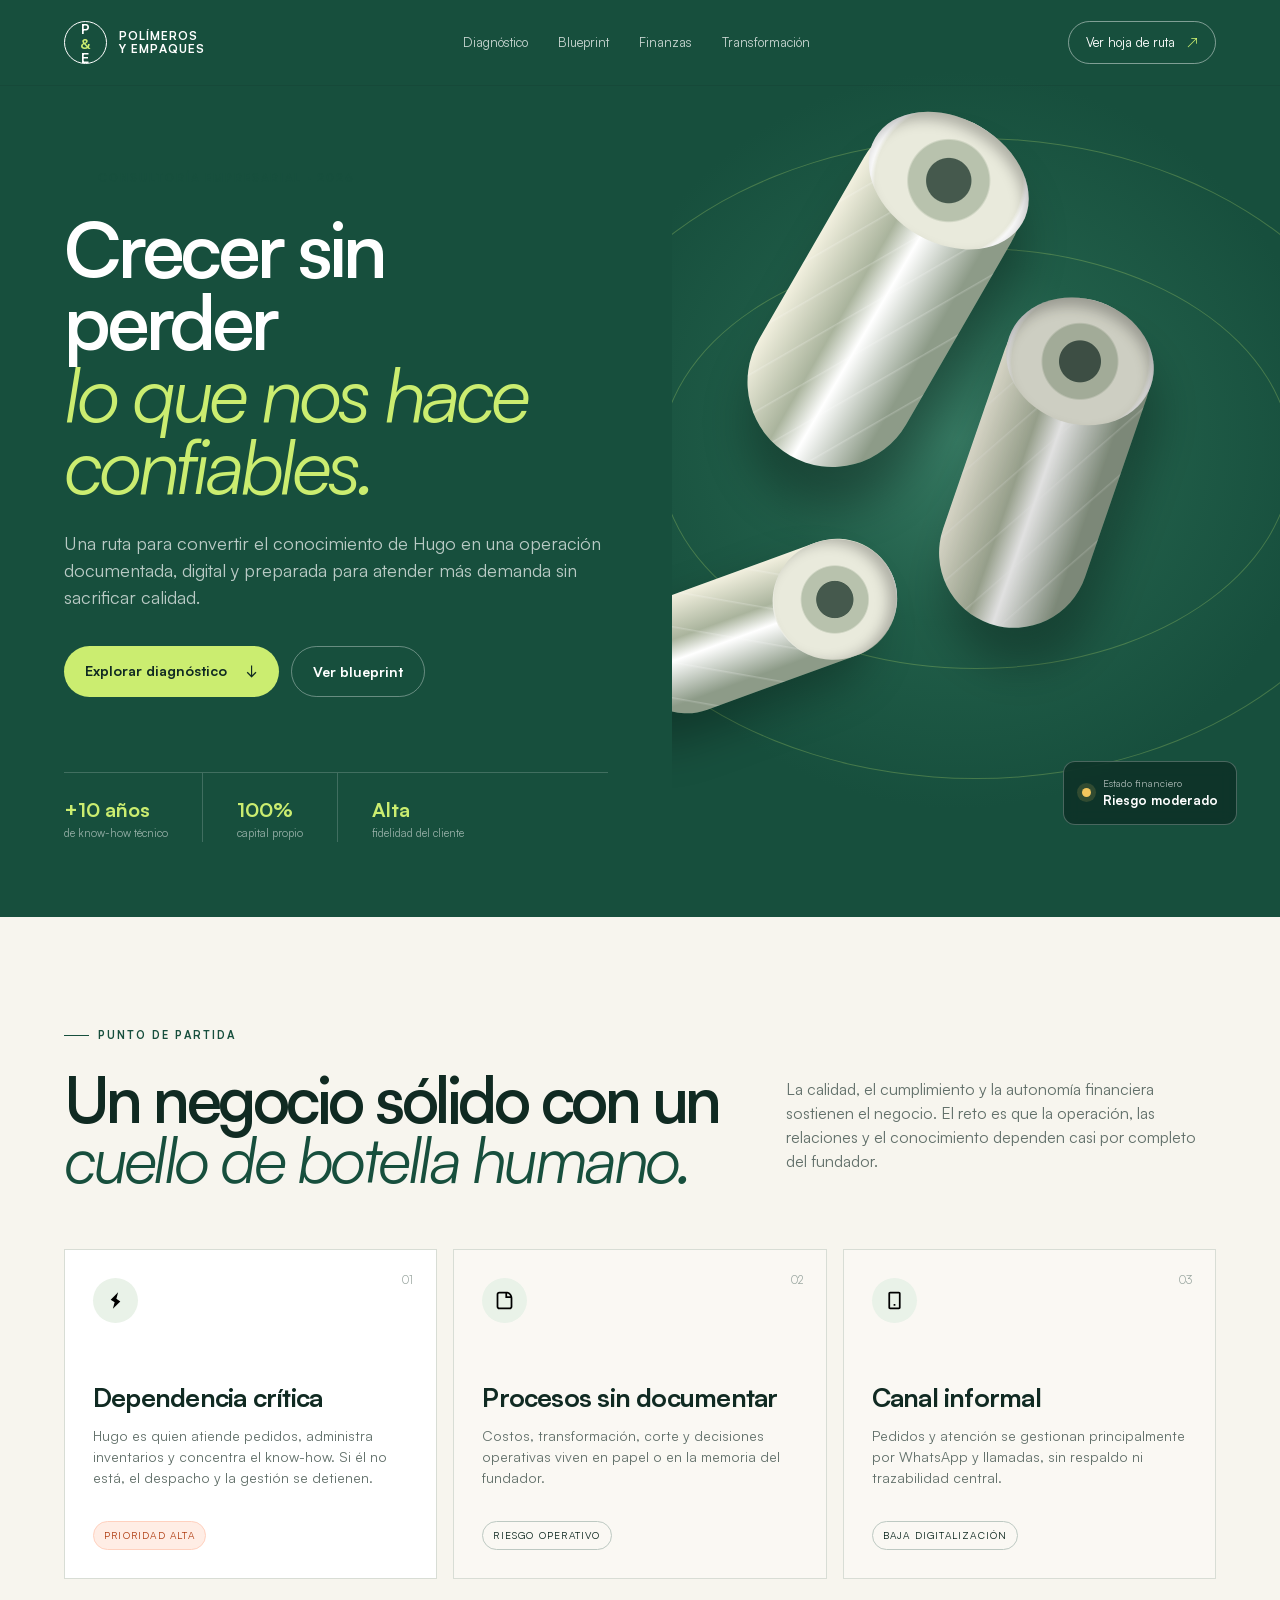
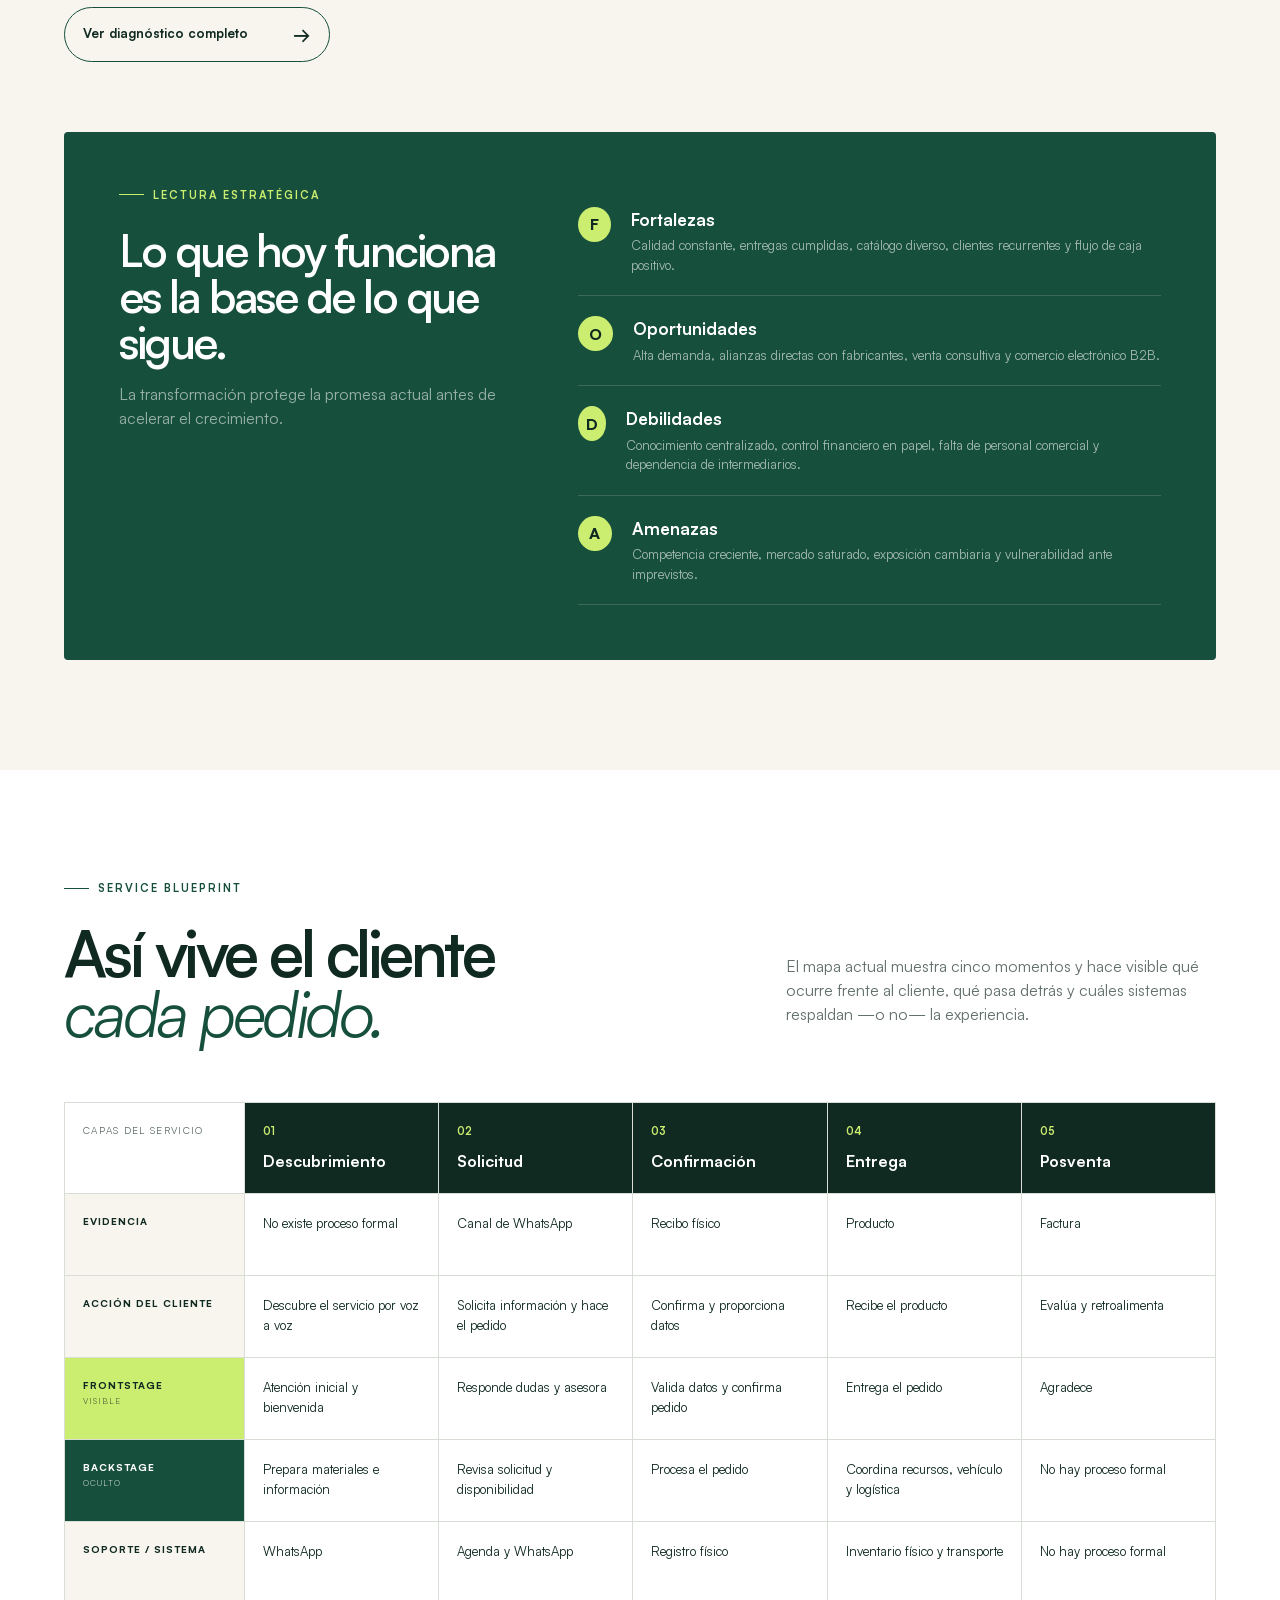
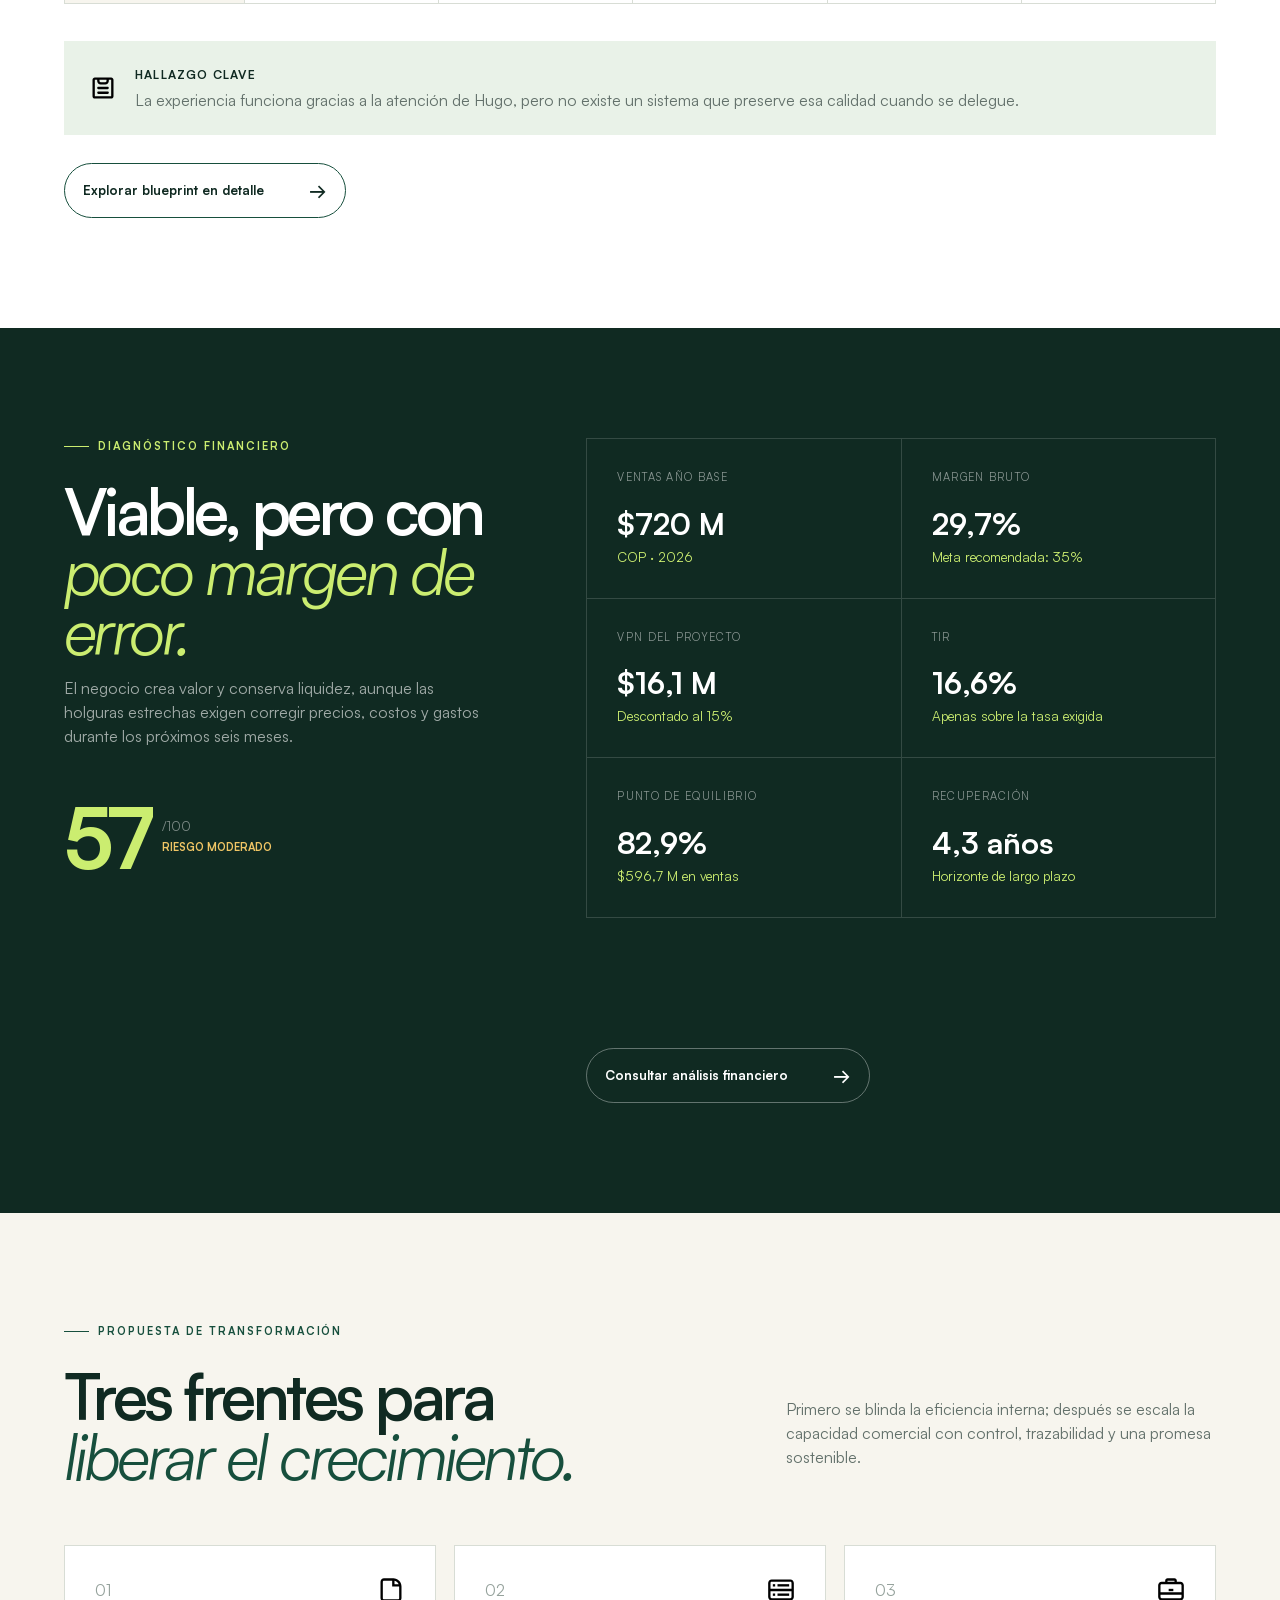
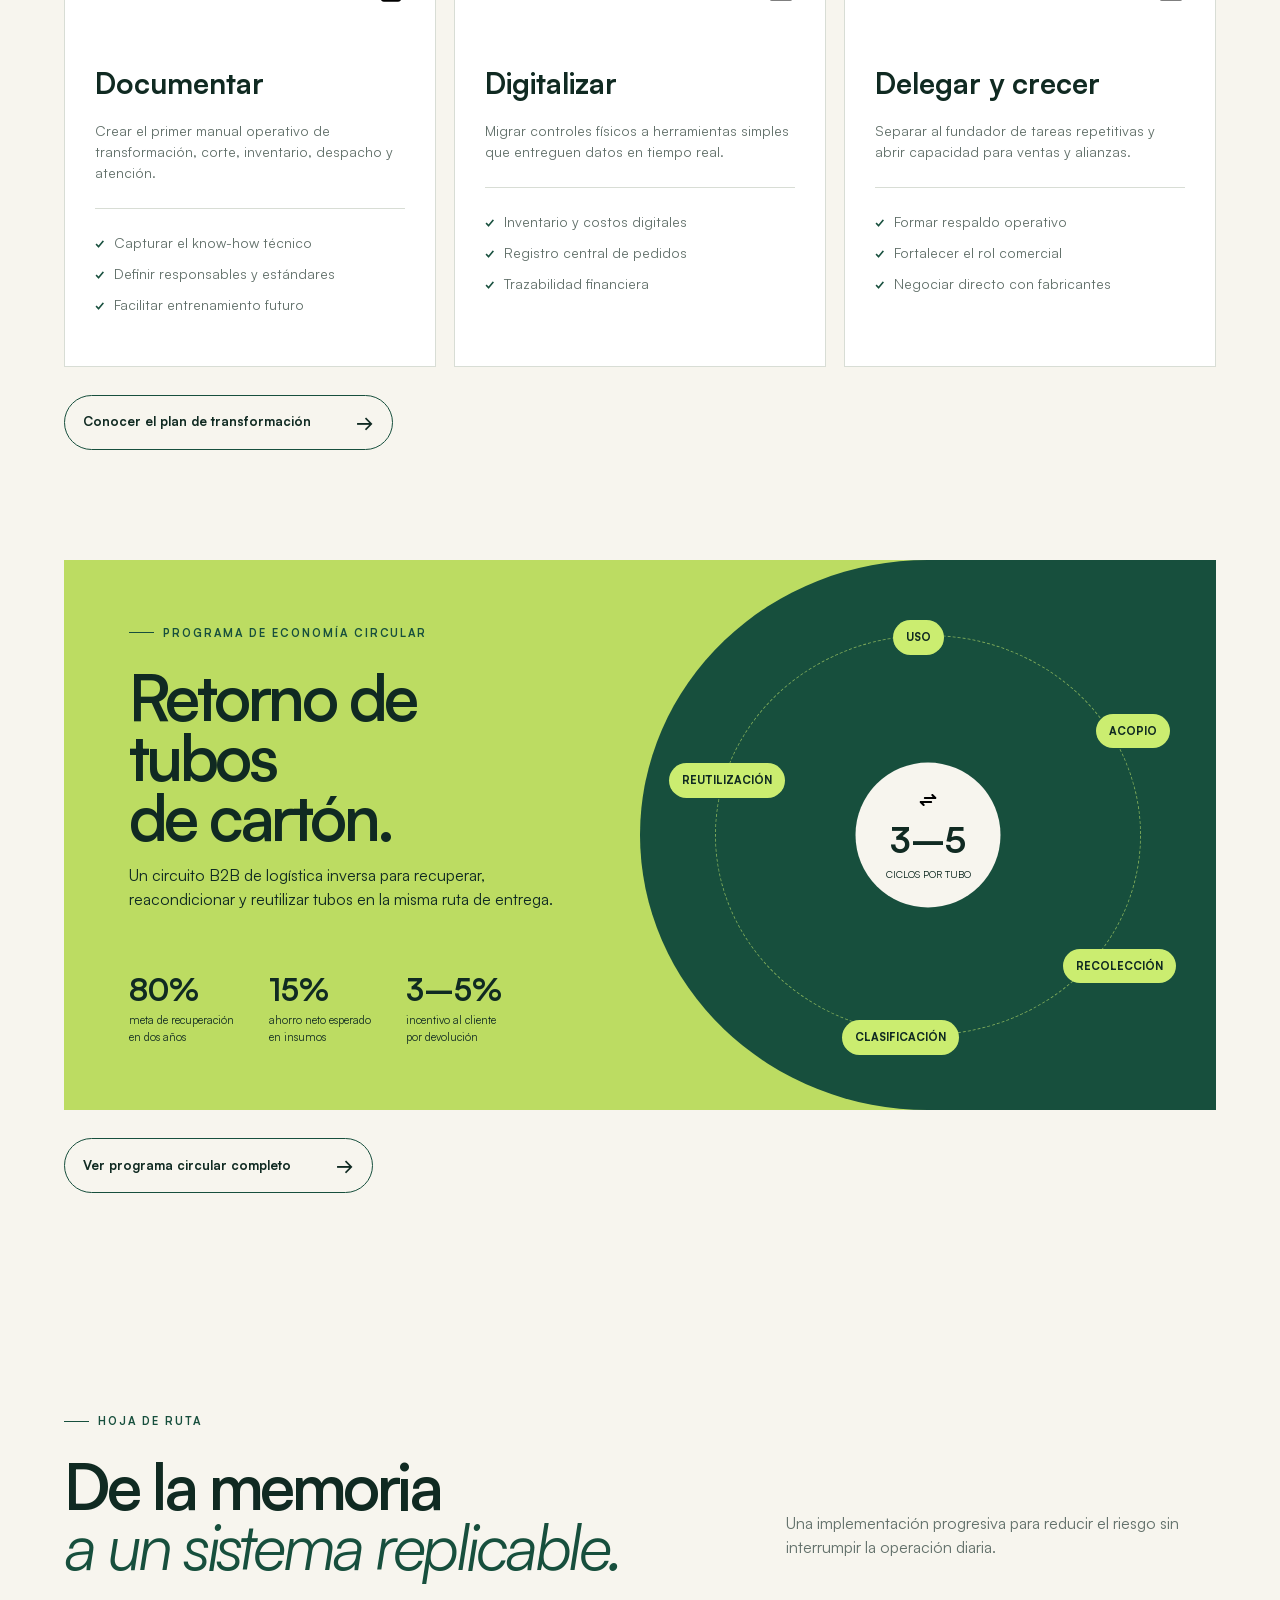
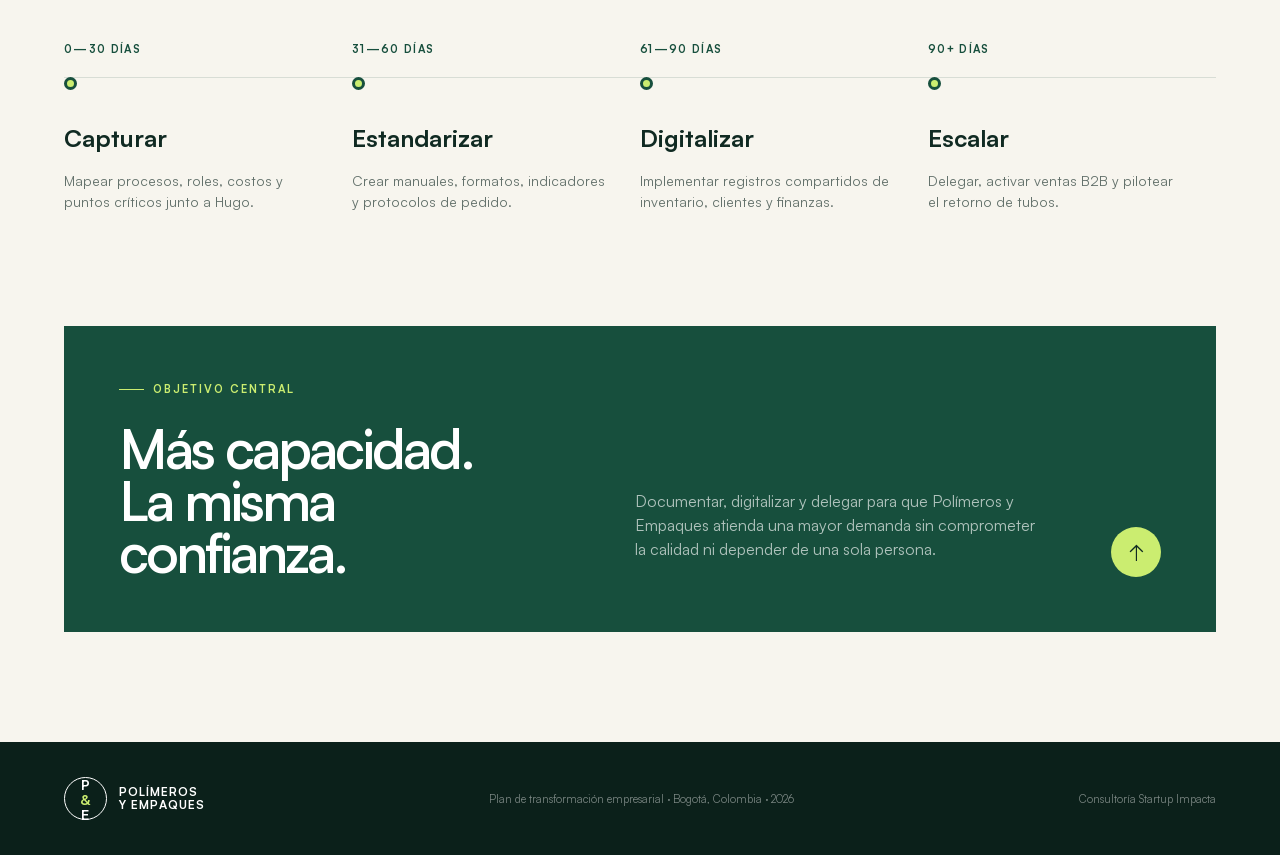
==== index.html @ 3ad70d8c "Add files via upload" ====
<!DOCTYPE html>
<html lang="es">
<head>
  <meta charset="UTF-8">
  <meta name="viewport" content="width=device-width, initial-scale=1.0">
  <meta name="description" content="Diagnóstico y plan de transformación para Polímeros y Empaques.">
  <title>Polímeros y Empaques | Plan de transformación</title>
  <link rel="stylesheet" href="styles.css">
</head>
<body>
  <header class="site-header">
    <a class="brand" href="#inicio" aria-label="Ir al inicio">
      <span class="brand-mark">P<span>&</span>E</span>
      <span>Polímeros<br>y Empaques</span>
    </a>
    <nav aria-label="Navegación principal">
      <a href="diagnostico.html">Diagnóstico</a>
      <a href="blueprint.html">Blueprint</a>
      <a href="finanzas.html">Finanzas</a>
      <a href="transformacion.html">Transformación</a>
    </nav>
    <a class="nav-cta" href="ruta.html">Ver hoja de ruta <span>↗</span></a>
  </header>

  <main>
    <section class="hero" id="inicio">
      <div class="hero-copy">
        <p class="eyebrow"><span></span> Consultoría empresarial · 2026</p>
        <h1>Crecer sin perder<br><em>lo que nos hace confiables.</em></h1>
        <p class="lead">Una ruta para convertir el conocimiento de Hugo en una operación documentada, digital y preparada para atender más demanda sin sacrificar calidad.</p>
        <div class="hero-actions">
          <a class="button primary" href="#diagnostico">Explorar diagnóstico <span>↓</span></a>
          <a class="button ghost" href="blueprint.html">Ver blueprint</a>
        </div>
        <div class="hero-proof">
          <div><strong>+10 años</strong><span>de know-how técnico</span></div>
          <div><strong>100%</strong><span>capital propio</span></div>
          <div><strong>Alta</strong><span>fidelidad del cliente</span></div>
        </div>
      </div>
      <div class="hero-visual" aria-label="Representación de rollos de material">
        <div class="orbit orbit-one"></div><div class="orbit orbit-two"></div>
        <div class="roll roll-one"><span></span></div>
        <div class="roll roll-two"><span></span></div>
        <div class="roll roll-three"><span></span></div>
        <div class="floating-card"><span class="pulse"></span><div><small>Estado financiero</small><strong>Riesgo moderado</strong></div></div>
      </div>
    </section>

    <section class="section diagnostic" id="diagnostico">
      <div class="section-heading">
        <div><p class="eyebrow"><span></span> Punto de partida</p><h2>Un negocio sólido con un<br><em>cuello de botella humano.</em></h2></div>
        <p>La calidad, el cumplimiento y la autonomía financiera sostienen el negocio. El reto es que la operación, las relaciones y el conocimiento dependen casi por completo del fundador.</p>
      </div>
      <div class="diagnostic-grid">
        <article class="problem-card featured">
          <span class="card-number">01</span>
          <div class="icon-box"><img src="assets/icons/bolt.svg" alt=""></div>
          <h3>Dependencia crítica</h3>
          <p>Hugo es quien atiende pedidos, administra inventarios y concentra el know-how. Si él no está, el despacho y la gestión se detienen.</p>
          <span class="tag danger">Prioridad alta</span>
        </article>
        <article class="problem-card">
          <span class="card-number">02</span>
          <div class="icon-box"><img src="assets/icons/file.svg" alt=""></div>
          <h3>Procesos sin documentar</h3>
          <p>Costos, transformación, corte y decisiones operativas viven en papel o en la memoria del fundador.</p>
          <span class="tag">Riesgo operativo</span>
        </article>
        <article class="problem-card">
          <span class="card-number">03</span>
          <div class="icon-box"><img src="assets/icons/smartphone.svg" alt=""></div>
          <h3>Canal informal</h3>
          <p>Pedidos y atención se gestionan principalmente por WhatsApp y llamadas, sin respaldo ni trazabilidad central.</p>
          <span class="tag">Baja digitalización</span>
        </article>
      </div>
      <a class="section-link" href="diagnostico.html">Ver diagnóstico completo <span>→</span></a>

      <div class="swot">
        <div class="swot-intro"><p class="eyebrow light"><span></span> Lectura estratégica</p><h2>Lo que hoy funciona es la base de lo que sigue.</h2><p>La transformación protege la promesa actual antes de acelerar el crecimiento.</p></div>
        <div class="swot-list">
          <article><span>F</span><div><h3>Fortalezas</h3><p>Calidad constante, entregas cumplidas, catálogo diverso, clientes recurrentes y flujo de caja positivo.</p></div></article>
          <article><span>O</span><div><h3>Oportunidades</h3><p>Alta demanda, alianzas directas con fabricantes, venta consultiva y comercio electrónico B2B.</p></div></article>
          <article><span>D</span><div><h3>Debilidades</h3><p>Conocimiento centralizado, control financiero en papel, falta de personal comercial y dependencia de intermediarios.</p></div></article>
          <article><span>A</span><div><h3>Amenazas</h3><p>Competencia creciente, mercado saturado, exposición cambiaria y vulnerabilidad ante imprevistos.</p></div></article>
        </div>
      </div>
    </section>

    <section class="section blueprint" id="blueprint">
      <div class="section-heading">
        <div><p class="eyebrow"><span></span> Service blueprint</p><h2>Así vive el cliente<br><em>cada pedido.</em></h2></div>
        <p>El mapa actual muestra cinco momentos y hace visible qué ocurre frente al cliente, qué pasa detrás y cuáles sistemas respaldan —o no— la experiencia.</p>
      </div>
      <div class="blueprint-scroll" tabindex="0" aria-label="Blueprint de servicio, desliza horizontalmente">
        <div class="blueprint-table">
          <div class="bp-corner">Capas del servicio</div>
          <div class="bp-step"><b>01</b><span>Descubrimiento</span></div><div class="bp-step"><b>02</b><span>Solicitud</span></div><div class="bp-step"><b>03</b><span>Confirmación</span></div><div class="bp-step"><b>04</b><span>Entrega</span></div><div class="bp-step"><b>05</b><span>Posventa</span></div>
          <div class="bp-label">Evidencia</div><div>No existe proceso formal</div><div>Canal de WhatsApp</div><div>Recibo físico</div><div>Producto</div><div>Factura</div>
          <div class="bp-label">Acción del cliente</div><div>Descubre el servicio por voz a voz</div><div>Solicita información y hace el pedido</div><div>Confirma y proporciona datos</div><div>Recibe el producto</div><div>Evalúa y retroalimenta</div>
          <div class="bp-label accent">Frontstage<br><small>Visible</small></div><div>Atención inicial y bienvenida</div><div>Responde dudas y asesora</div><div>Valida datos y confirma pedido</div><div>Entrega el pedido</div><div>Agradece</div>
          <div class="bp-label dark">Backstage<br><small>Oculto</small></div><div>Prepara materiales e información</div><div>Revisa solicitud y disponibilidad</div><div>Procesa el pedido</div><div>Coordina recursos, vehículo y logística</div><div>No hay proceso formal</div>
          <div class="bp-label">Soporte / sistema</div><div>WhatsApp</div><div>Agenda y WhatsApp</div><div>Registro físico</div><div>Inventario físico y transporte</div><div>No hay proceso formal</div>
        </div>
      </div>
      <div class="blueprint-insight"><img src="assets/icons/clipboard.svg" alt=""><div><strong>Hallazgo clave</strong><p>La experiencia funciona gracias a la atención de Hugo, pero no existe un sistema que preserve esa calidad cuando se delegue.</p></div></div>
      <a class="section-link" href="blueprint.html">Explorar blueprint en detalle <span>→</span></a>
    </section>

    <section class="finance" id="finanzas">
      <div class="section finance-inner">
        <div class="finance-copy"><p class="eyebrow light"><span></span> Diagnóstico financiero</p><h2>Viable, pero con<br><em>poco margen de error.</em></h2><p>El negocio crea valor y conserva liquidez, aunque las holguras estrechas exigen corregir precios, costos y gastos durante los próximos seis meses.</p><div class="score"><strong>57</strong><span>/100<br><b>Riesgo moderado</b></span></div></div>
        <div class="metrics">
          <article><span>Ventas año base</span><strong>$720 M</strong><small>COP · 2026</small></article>
          <article><span>Margen bruto</span><strong>29,7%</strong><small>Meta recomendada: 35%</small></article>
          <article><span>VPN del proyecto</span><strong>$16,1 M</strong><small>Descontado al 15%</small></article>
          <article><span>TIR</span><strong>16,6%</strong><small>Apenas sobre la tasa exigida</small></article>
          <article><span>Punto de equilibrio</span><strong>82,9%</strong><small>$596,7 M en ventas</small></article>
          <article><span>Recuperación</span><strong>4,3 años</strong><small>Horizonte de largo plazo</small></article>
        </div>
        <a class="section-link light-link" href="finanzas.html">Consultar análisis financiero <span>→</span></a>
      </div>
    </section>

    <section class="section transformation" id="transformacion">
      <div class="section-heading"><div><p class="eyebrow"><span></span> Propuesta de transformación</p><h2>Tres frentes para<br><em>liberar el crecimiento.</em></h2></div><p>Primero se blinda la eficiencia interna; después se escala la capacidad comercial con control, trazabilidad y una promesa sostenible.</p></div>
      <div class="pillars">
        <article><div class="pillar-top"><span>01</span><img src="assets/icons/file.svg" alt=""></div><h3>Documentar</h3><p>Crear el primer manual operativo de transformación, corte, inventario, despacho y atención.</p><ul><li>Capturar el know-how técnico</li><li>Definir responsables y estándares</li><li>Facilitar entrenamiento futuro</li></ul></article>
        <article><div class="pillar-top"><span>02</span><img src="assets/icons/database.svg" alt=""></div><h3>Digitalizar</h3><p>Migrar controles físicos a herramientas simples que entreguen datos en tiempo real.</p><ul><li>Inventario y costos digitales</li><li>Registro central de pedidos</li><li>Trazabilidad financiera</li></ul></article>
        <article><div class="pillar-top"><span>03</span><img src="assets/icons/briefcase.svg" alt=""></div><h3>Delegar y crecer</h3><p>Separar al fundador de tareas repetitivas y abrir capacidad para ventas y alianzas.</p><ul><li>Formar respaldo operativo</li><li>Fortalecer el rol comercial</li><li>Negociar directo con fabricantes</li></ul></article>
      </div>
      <a class="section-link" href="transformacion.html">Conocer el plan de transformación <span>→</span></a>
    </section>

    <section class="circular section">
      <div class="circular-card">
        <div class="circular-copy"><p class="eyebrow light"><span></span> Programa de economía circular</p><h2>Retorno de tubos<br>de cartón.</h2><p>Un circuito B2B de logística inversa para recuperar, reacondicionar y reutilizar tubos en la misma ruta de entrega.</p><div class="circular-stats"><div><strong>80%</strong><span>meta de recuperación<br>en dos años</span></div><div><strong>15%</strong><span>ahorro neto esperado<br>en insumos</span></div><div><strong>3–5%</strong><span>incentivo al cliente<br>por devolución</span></div></div></div>
        <div class="cycle" aria-label="Ciclo: uso, acopio, recolección, clasificación y reutilización"><div class="cycle-center"><img src="assets/icons/arrows-exchange.svg" alt=""><b>3–5</b><span>ciclos por tubo</span></div><span class="node n1">Uso</span><span class="node n2">Acopio</span><span class="node n3">Recolección</span><span class="node n4">Clasificación</span><span class="node n5">Reutilización</span></div>
      </div>
      <a class="section-link" href="economia-circular.html">Ver programa circular completo <span>→</span></a>
    </section>

    <section class="section roadmap" id="ruta">
      <div class="section-heading"><div><p class="eyebrow"><span></span> Hoja de ruta</p><h2>De la memoria<br><em>a un sistema replicable.</em></h2></div><p>Una implementación progresiva para reducir el riesgo sin interrumpir la operación diaria.</p></div>
      <div class="timeline">
        <article><span class="time">0—30 días</span><div class="dot"></div><h3>Capturar</h3><p>Mapear procesos, roles, costos y puntos críticos junto a Hugo.</p></article>
        <article><span class="time">31—60 días</span><div class="dot"></div><h3>Estandarizar</h3><p>Crear manuales, formatos, indicadores y protocolos de pedido.</p></article>
        <article><span class="time">61—90 días</span><div class="dot"></div><h3>Digitalizar</h3><p>Implementar registros compartidos de inventario, clientes y finanzas.</p></article>
        <article><span class="time">90+ días</span><div class="dot"></div><h3>Escalar</h3><p>Delegar, activar ventas B2B y pilotear el retorno de tubos.</p></article>
      </div>
      <div class="closing"><div><p class="eyebrow light"><span></span> Objetivo central</p><h2>Más capacidad.<br>La misma confianza.</h2></div><p>Documentar, digitalizar y delegar para que Polímeros y Empaques atienda una mayor demanda sin comprometer la calidad ni depender de una sola persona.</p><a href="#inicio" aria-label="Volver arriba">↑</a></div>
    </section>
  </main>
  <footer><div class="brand"><span class="brand-mark">P<span>&</span>E</span><span>Polímeros<br>y Empaques</span></div><p>Plan de transformación empresarial · Bogotá, Colombia · 2026</p><p>Consultoría Startup Impacta</p></footer>
</body>
</html>
---- styles.css ----
@font-face{font-family:Satoshi;src:url('assets/fonts/Satoshi-Variable.ttf') format('truetype');font-weight:300 900;font-style:normal;font-display:swap}
@font-face{font-family:Satoshi;src:url('assets/fonts/Satoshi-VariableItalic.ttf') format('truetype');font-weight:300 900;font-style:italic;font-display:swap}
:root{--ink:#102a22;--green:#174f3d;--lime:#cbed70;--mint:#e9f2e8;--cream:#f7f5ee;--orange:#ff7a45;--line:#d8ddd5;--white:#fff;--muted:#63716b}
*{box-sizing:border-box}html{scroll-behavior:smooth}body{margin:0;background:var(--cream);color:var(--ink);font-family:Satoshi,Arial,sans-serif;font-size:16px;line-height:1.5}a{color:inherit;text-decoration:none}img{display:block}em{font-weight:400;color:var(--green)}
.site-header{height:86px;display:flex;align-items:center;justify-content:space-between;padding:0 max(5vw,28px);border-bottom:1px solid rgba(16,42,34,.15);position:absolute;z-index:10;width:100%;color:#fff}.brand{display:flex;align-items:center;gap:12px;font-size:12px;font-weight:700;line-height:1.05;text-transform:uppercase;letter-spacing:.08em}.brand-mark{width:43px;height:43px;display:grid;place-items:center;border:1px solid currentColor;border-radius:50%;font-size:14px}.brand-mark span{color:var(--lime)}nav{display:flex;gap:30px;font-size:13px}nav a{opacity:.75;transition:.2s}nav a:hover{opacity:1}.nav-cta{border:1px solid rgba(255,255,255,.45);padding:11px 17px;border-radius:100px;font-size:13px}.nav-cta span{color:var(--lime);margin-left:8px}
.hero{min-height:760px;background:var(--green);color:#fff;display:grid;grid-template-columns:1.05fr .95fr;overflow:hidden}.hero-copy{padding:170px 5vw 75px;position:relative;z-index:2}.eyebrow{text-transform:uppercase;font-size:11px;font-weight:700;letter-spacing:.18em;color:var(--green);display:flex;align-items:center;gap:9px;margin:0 0 25px}.eyebrow span{width:25px;height:1px;background:currentColor}.eyebrow.light{color:var(--lime)}h1,h2{font-size:clamp(50px,6vw,88px);line-height:.94;letter-spacing:-.055em;margin:0;font-weight:600}h1 em,h2 em{font-style:italic;color:var(--lime)}.lead{font-size:18px;max-width:590px;color:rgba(255,255,255,.7);margin:30px 0 35px}.hero-actions{display:flex;gap:12px}.button{padding:14px 21px;border-radius:100px;font-size:14px;font-weight:700}.button.primary{background:var(--lime);color:var(--ink)}.button.primary span{margin-left:15px}.button.ghost{border:1px solid rgba(255,255,255,.35)}.hero-proof{display:flex;gap:0;margin-top:75px;border-top:1px solid rgba(255,255,255,.18);max-width:620px}.hero-proof div{padding:22px 34px 0 0;margin-right:34px;border-right:1px solid rgba(255,255,255,.18);display:flex;flex-direction:column}.hero-proof div:last-child{border:0}.hero-proof strong{font-size:20px;color:var(--lime)}.hero-proof span{font-size:11px;color:rgba(255,255,255,.55)}
.hero-visual{position:relative;background:radial-gradient(circle at 47% 48%,#367962 0,#205d48 32%,#174f3d 64%);overflow:hidden}.orbit{position:absolute;border:1px solid rgba(203,237,112,.25);border-radius:50%}.orbit-one{inset:15% -20%}.orbit-two{inset:27% -2%}.roll{position:absolute;width:170px;height:380px;border-radius:85px;background:linear-gradient(90deg,#f2f0df,#aab49d 35%,#fff 52%,#8d9b88 88%);box-shadow:20px 35px 45px rgba(0,0,0,.28);transform:rotate(24deg)}.roll:after{content:"";position:absolute;left:0;right:0;height:125px;border-radius:50%;background:radial-gradient(circle,#45594d 0 21%,#b8c2ad 22% 38%,#e9eadc 40% 70%,#fff 74%);box-shadow:inset 0 9px 13px rgba(0,0,0,.25)}.roll span{position:absolute;inset:0;border-radius:inherit;background:repeating-linear-gradient(120deg,transparent 0 32px,rgba(255,255,255,.2) 33px,transparent 35px)}.roll-one{left:21%;top:11%;transform:rotate(30deg)}.roll-two{left:49%;top:32%;transform:rotate(19deg);width:150px;height:340px;filter:brightness(.88)}.roll-three{left:5%;top:53%;transform:rotate(70deg);width:120px;height:280px}.floating-card{position:absolute;right:7%;bottom:10%;display:flex;align-items:center;gap:12px;padding:14px 18px;border:1px solid rgba(255,255,255,.25);background:rgba(12,46,36,.78);backdrop-filter:blur(8px);border-radius:12px}.floating-card small,.floating-card strong{display:block}.floating-card small{font-size:10px;opacity:.6}.floating-card strong{font-size:13px}.pulse{width:9px;height:9px;border-radius:50%;background:#f3c65d;box-shadow:0 0 0 5px rgba(243,198,93,.15)}
.section{padding:110px max(5vw,28px)}.section-heading{display:flex;justify-content:space-between;align-items:end;gap:50px;margin-bottom:60px}.section-heading h2{font-size:clamp(42px,5vw,70px)}.section-heading h2 em{color:var(--green)}.section-heading>p{max-width:430px;color:var(--muted)}.diagnostic-grid{display:grid;grid-template-columns:repeat(3,1fr);gap:16px}.problem-card{min-height:330px;border:1px solid var(--line);padding:28px;position:relative;background:rgba(255,255,255,.3);display:flex;flex-direction:column}.problem-card.featured{background:var(--white)}.card-number{position:absolute;right:23px;top:22px;color:#9ca8a2;font-size:11px}.icon-box{width:45px;height:45px;border-radius:50%;display:grid;place-items:center;background:var(--mint)}.icon-box img,.pillar-top img{width:21px;height:21px}.problem-card h3{font-size:26px;margin:55px 0 8px;letter-spacing:-.03em}.problem-card p{margin:0;color:var(--muted);font-size:14px}.tag{font-size:10px;text-transform:uppercase;letter-spacing:.12em;margin-top:auto;width:max-content;border:1px solid #bdc9c2;border-radius:20px;padding:6px 10px}.tag.danger{background:#ffede5;color:#b34319;border-color:#ffd1bf}.swot{background:var(--green);color:white;margin-top:70px;padding:55px;display:grid;grid-template-columns:.8fr 1.2fr;gap:70px;border-radius:4px}.swot-intro h2{font-size:45px;line-height:1.02}.swot-intro>p:last-child{color:rgba(255,255,255,.55)}.swot-list article{display:flex;gap:20px;padding:20px 0;border-bottom:1px solid rgba(255,255,255,.15)}.swot-list article>span{width:35px;height:35px;display:grid;place-items:center;background:var(--lime);border-radius:50%;color:var(--ink);font-weight:800}.swot-list h3{margin:0;font-size:17px}.swot-list p{margin:4px 0 0;color:rgba(255,255,255,.6);font-size:13px}
.blueprint{background:white}.blueprint-scroll{overflow-x:auto;padding-bottom:12px}.blueprint-table{min-width:1100px;display:grid;grid-template-columns:180px repeat(5,1fr);border-top:1px solid var(--line);border-left:1px solid var(--line)}.blueprint-table>div{padding:20px 18px;border-right:1px solid var(--line);border-bottom:1px solid var(--line);font-size:13px;min-height:82px}.bp-corner{color:var(--muted);text-transform:uppercase;font-size:10px!important;letter-spacing:.13em}.bp-step{background:var(--ink);color:white;display:flex;gap:10px;flex-direction:column}.bp-step b{color:var(--lime);font-size:11px}.bp-step span{font-size:16px;font-weight:700}.bp-label{font-size:10px!important;font-weight:800;text-transform:uppercase;letter-spacing:.1em;background:var(--cream)}.bp-label.accent{background:var(--lime)}.bp-label.dark{background:var(--green);color:white}.bp-label small{font-weight:400;opacity:.65}.blueprint-insight{margin-top:25px;display:flex;align-items:center;gap:18px;background:var(--mint);padding:20px 25px}.blueprint-insight img{width:28px}.blueprint-insight strong{font-size:12px;text-transform:uppercase;letter-spacing:.1em}.blueprint-insight p{margin:3px 0;color:var(--muted)}
.finance{background:var(--ink);color:white}.finance-inner{display:grid;grid-template-columns:.8fr 1.2fr;gap:8vw}.finance-copy h2{font-size:clamp(45px,5vw,72px)}.finance-copy p:not(.eyebrow){color:rgba(255,255,255,.6);max-width:520px}.score{display:flex;align-items:center;margin-top:55px}.score>strong{font-size:84px;letter-spacing:-.06em;color:var(--lime);line-height:.8}.score span{font-size:13px;color:rgba(255,255,255,.45);margin-left:13px}.score b{color:#f0c565;font-size:11px;text-transform:uppercase}.metrics{display:grid;grid-template-columns:repeat(2,1fr);border-left:1px solid rgba(255,255,255,.15);border-top:1px solid rgba(255,255,255,.15)}.metrics article{padding:30px;border-right:1px solid rgba(255,255,255,.15);border-bottom:1px solid rgba(255,255,255,.15);display:flex;flex-direction:column}.metrics span{font-size:11px;text-transform:uppercase;letter-spacing:.12em;color:rgba(255,255,255,.5)}.metrics strong{font-size:30px;margin:15px 0 2px}.metrics small{color:var(--lime)}
.pillars{display:grid;grid-template-columns:repeat(3,1fr);gap:18px}.pillars article{background:white;border:1px solid var(--line);padding:30px}.pillar-top{display:flex;align-items:center;justify-content:space-between;color:#95a29c}.pillar-top img{width:28px;height:28px}.pillars h3{font-size:29px;margin:58px 0 10px}.pillars p,.pillars li{font-size:14px;color:var(--muted)}.pillars ul{list-style:none;padding:18px 0 0;border-top:1px solid var(--line);margin-top:25px}.pillars li{padding:5px 0}.pillars li:before{content:'✓';color:var(--green);font-weight:800;margin-right:9px}.circular{padding-top:0}.circular-card{min-height:520px;background:#bcdc62;display:grid;grid-template-columns:1fr 1fr;overflow:hidden}.circular-copy{padding:65px}.circular-copy .eyebrow{color:var(--green)}.circular-copy h2{font-size:64px}.circular-copy>p:not(.eyebrow){max-width:520px}.circular-stats{display:flex;gap:35px;margin-top:55px}.circular-stats div{display:flex;flex-direction:column}.circular-stats strong{font-size:31px}.circular-stats span{font-size:11px}.cycle{position:relative;min-height:520px;background:var(--green);border-radius:50% 0 0 50%;color:white}.cycle:before{content:'';position:absolute;inset:75px;border:1px dashed rgba(203,237,112,.55);border-radius:50%}.cycle-center{position:absolute;left:50%;top:50%;transform:translate(-50%,-50%);width:145px;height:145px;background:var(--cream);color:var(--ink);border-radius:50%;display:flex;flex-direction:column;justify-content:center;align-items:center}.cycle-center img{width:25px}.cycle-center b{font-size:36px}.cycle-center span{font-size:10px;text-transform:uppercase}.node{position:absolute;background:var(--lime);color:var(--ink);font-size:11px;font-weight:800;text-transform:uppercase;padding:9px 13px;border-radius:30px}.n1{top:11%;left:44%}.n2{top:28%;right:8%}.n3{bottom:23%;right:7%}.n4{bottom:10%;left:35%}.n5{top:37%;left:5%}
.timeline{display:grid;grid-template-columns:repeat(4,1fr);position:relative}.timeline:before{content:'';position:absolute;top:42px;left:0;right:0;height:1px;background:var(--line)}.timeline article{padding-right:35px}.time{font-size:11px;text-transform:uppercase;letter-spacing:.12em;color:var(--green);font-weight:700}.dot{width:13px;height:13px;background:var(--lime);border:3px solid var(--green);border-radius:50%;position:relative;margin:18px 0 30px}.timeline h3{font-size:24px;margin:0 0 8px}.timeline p{color:var(--muted);font-size:14px}.closing{background:var(--green);color:white;margin-top:100px;padding:55px;display:grid;grid-template-columns:1.1fr 1fr auto;align-items:end;gap:70px}.closing h2{font-size:55px}.closing>p{color:rgba(255,255,255,.65);max-width:460px}.closing>a{width:50px;height:50px;background:var(--lime);color:var(--ink);border-radius:50%;display:grid;place-items:center;font-size:22px}footer{padding:35px max(5vw,28px);display:flex;justify-content:space-between;align-items:center;background:#0b201a;color:white}footer p{font-size:11px;color:rgba(255,255,255,.45)}
@media(max-width:900px){.site-header nav{display:none}.hero{grid-template-columns:1fr}.hero-copy{padding-top:140px}.hero-visual{min-height:520px}.section-heading{display:block}.section-heading>p{margin-top:24px}.diagnostic-grid,.pillars{grid-template-columns:1fr}.swot,.finance-inner,.circular-card{grid-template-columns:1fr}.cycle{border-radius:50% 50% 0 0}.timeline{grid-template-columns:1fr 1fr;gap:35px}.timeline:before{display:none}.closing{grid-template-columns:1fr;gap:25px}}
@media(max-width:580px){.nav-cta{display:none}.site-header{height:75px}.hero{min-height:auto}.hero-copy{padding:120px 24px 60px}.hero-copy h1{font-size:48px}.hero-actions{align-items:flex-start;flex-direction:column}.hero-proof{flex-wrap:wrap;margin-top:50px}.hero-proof div{margin-right:18px;padding-right:18px}.hero-visual{min-height:430px}.section{padding:75px 22px}.section-heading{margin-bottom:38px}.section-heading h2{font-size:42px}.swot{margin-left:-22px;margin-right:-22px;padding:36px 22px}.swot-intro h2,.circular-copy h2{font-size:40px}.metrics{grid-template-columns:1fr}.circular-copy{padding:42px 25px}.circular-stats{flex-wrap:wrap}.cycle{min-height:420px}.cycle:before{inset:60px}.timeline{grid-template-columns:1fr}.closing{margin:70px -22px 0;padding:40px 23px}.closing h2{font-size:42px}footer{align-items:flex-start;flex-direction:column;gap:20px}}
.section-link{display:flex;width:max-content;gap:45px;align-items:center;margin-top:28px;padding:13px 18px;border:1px solid var(--green);border-radius:40px;font-size:13px;font-weight:700}.section-link span{font-size:18px}.light-link{color:white;border-color:rgba(255,255,255,.35);grid-column:2}.detail-header{position:relative;background:var(--green)}.detail-hero{padding:165px max(5vw,28px) 85px;background:var(--green);color:white}.detail-hero h1{max-width:950px}.detail-hero>p:not(.eyebrow){max-width:690px;color:rgba(255,255,255,.68);font-size:18px}.breadcrumb{display:flex;gap:10px;font-size:11px;text-transform:uppercase;letter-spacing:.1em;margin-bottom:55px;color:rgba(255,255,255,.55)}.breadcrumb a{color:var(--lime)}.detail-section{padding:80px max(5vw,28px)}.detail-section.alt{background:white}.detail-section h2{font-size:clamp(36px,4vw,56px);margin-bottom:25px}.detail-section>.intro{max-width:780px;color:var(--muted);font-size:17px}.content-grid{display:grid;grid-template-columns:repeat(2,1fr);gap:18px;margin-top:45px}.content-card{border:1px solid var(--line);background:white;padding:28px}.content-card .kicker{color:var(--green);font-size:10px;font-weight:800;text-transform:uppercase;letter-spacing:.15em}.content-card h3{font-size:24px;margin:22px 0 8px}.content-card p,.content-card li{color:var(--muted);font-size:14px}.content-card ul{padding-left:18px}.wide-card{grid-column:1/-1;background:var(--ink);color:white}.wide-card p,.wide-card li{color:rgba(255,255,255,.65)}.wide-card .kicker{color:var(--lime)}.data-table{width:100%;border-collapse:collapse;margin-top:35px;background:white}.data-table th,.data-table td{text-align:left;border-bottom:1px solid var(--line);padding:16px}.data-table th{background:var(--ink);color:white;font-size:11px;text-transform:uppercase;letter-spacing:.1em}.data-table td{font-size:14px}.callout{margin-top:45px;padding:35px;background:var(--lime);display:grid;grid-template-columns:auto 1fr;gap:25px;align-items:center}.callout strong{font-size:38px}.callout p{margin:0}.next-pages{display:flex;justify-content:space-between;gap:15px;padding:35px max(5vw,28px);background:var(--ink);color:white}.next-pages a{padding:12px 18px;border:1px solid rgba(255,255,255,.25);border-radius:30px;font-size:13px}@media(max-width:700px){.content-grid{grid-template-columns:1fr}.wide-card{grid-column:auto}.callout{grid-template-columns:1fr}.light-link{grid-column:auto}.next-pages{align-items:flex-start;flex-direction:column}}
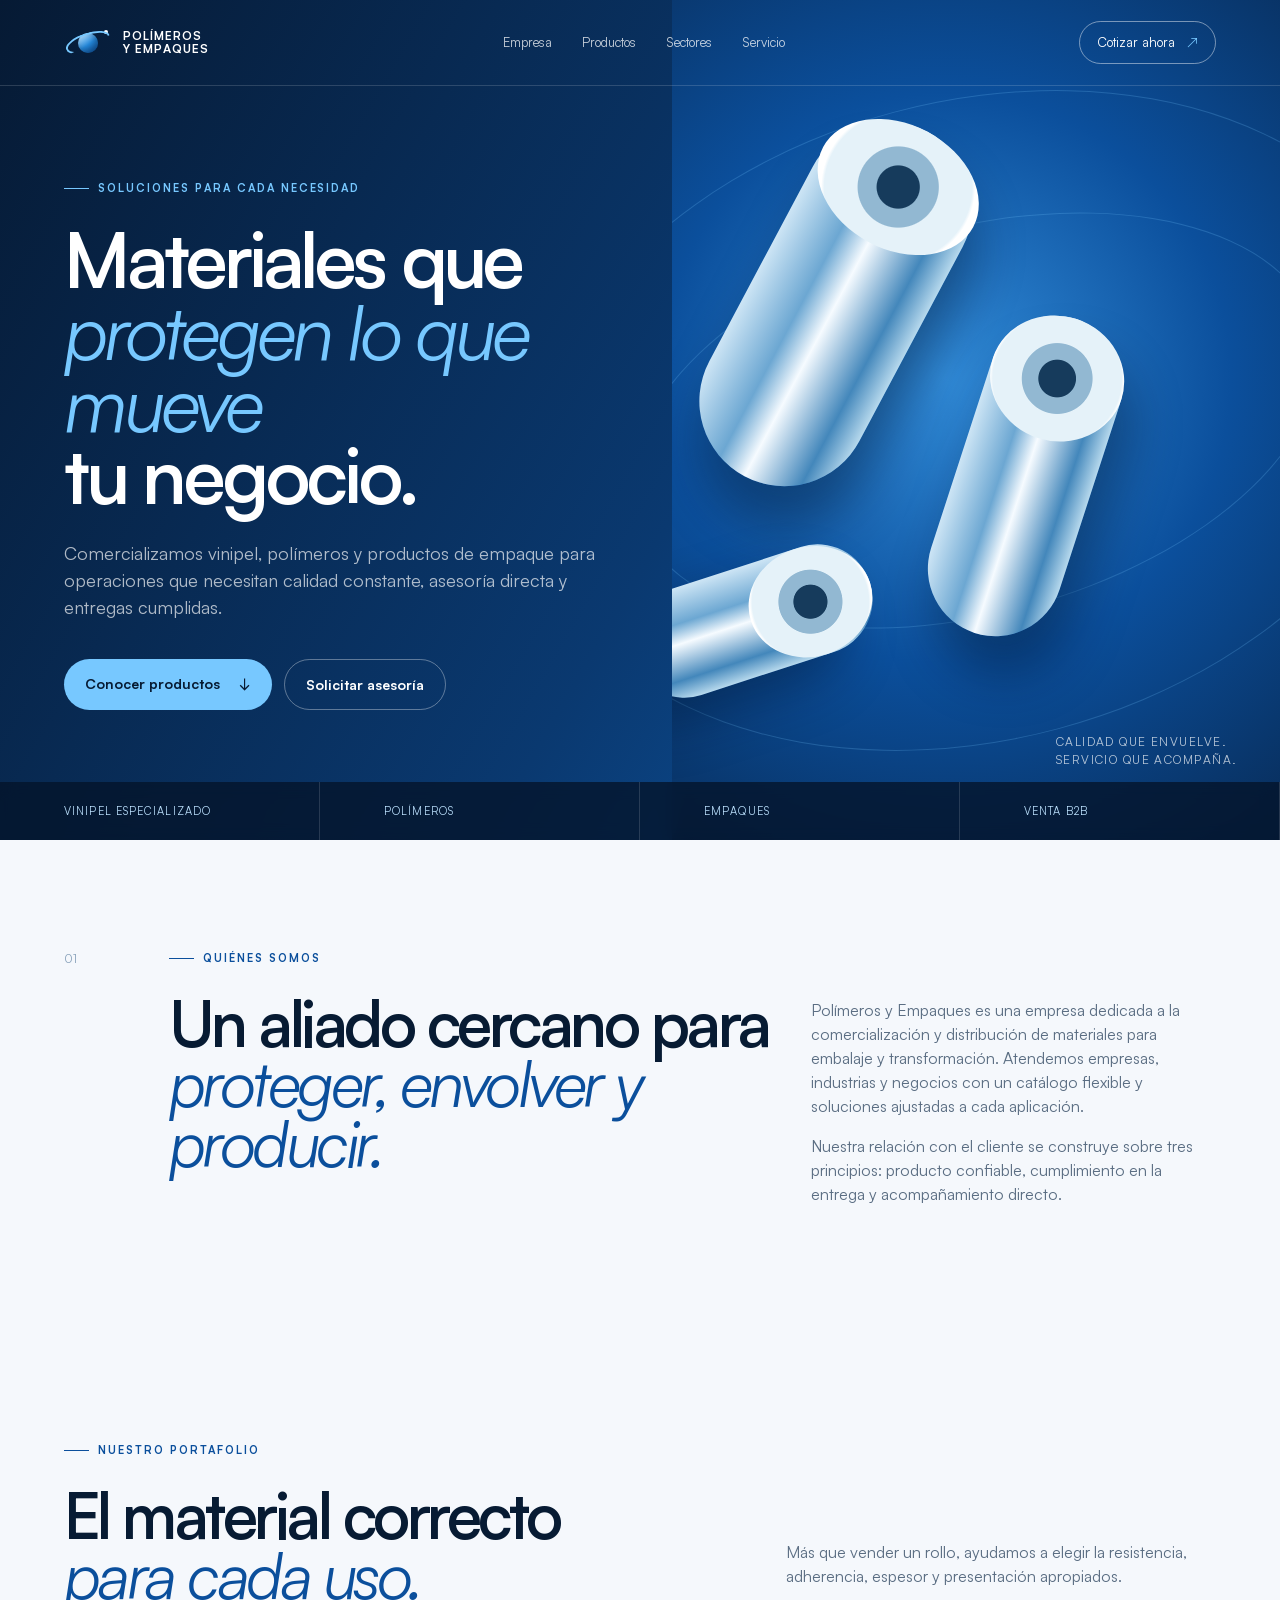
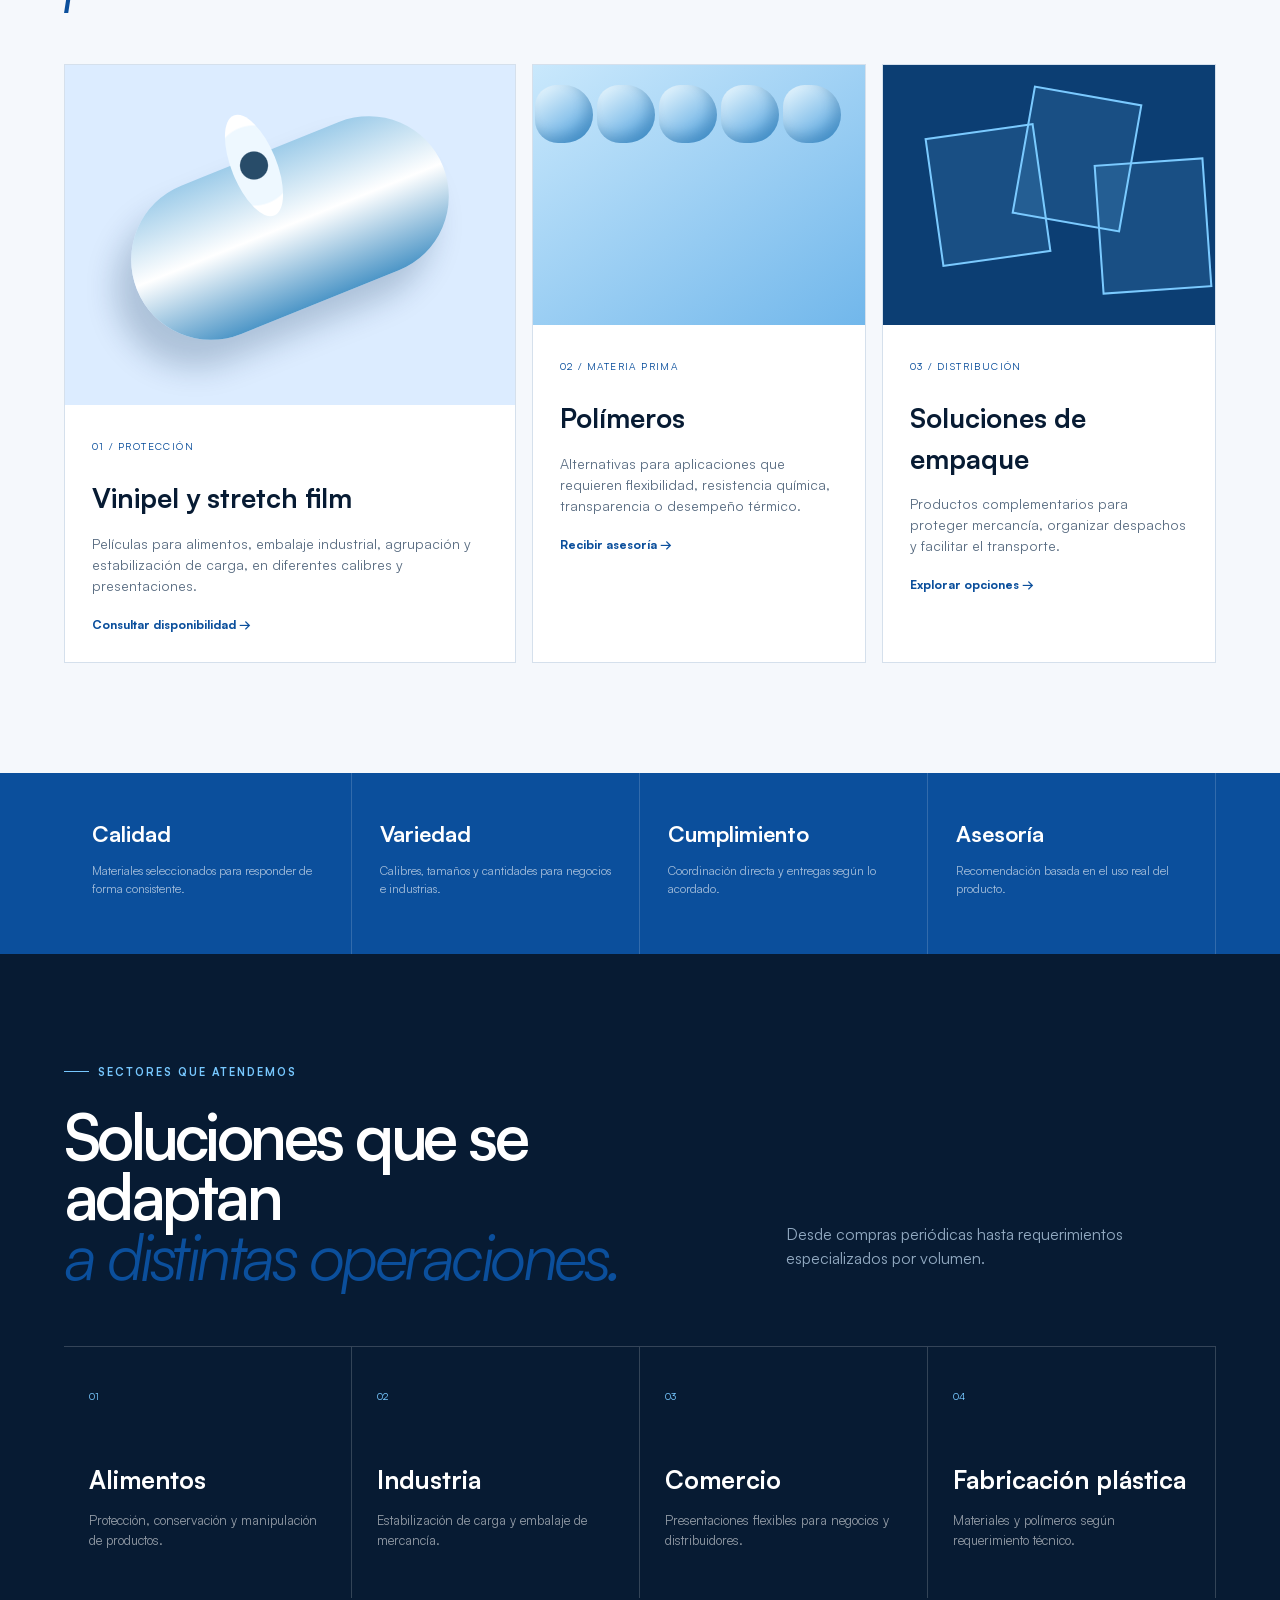
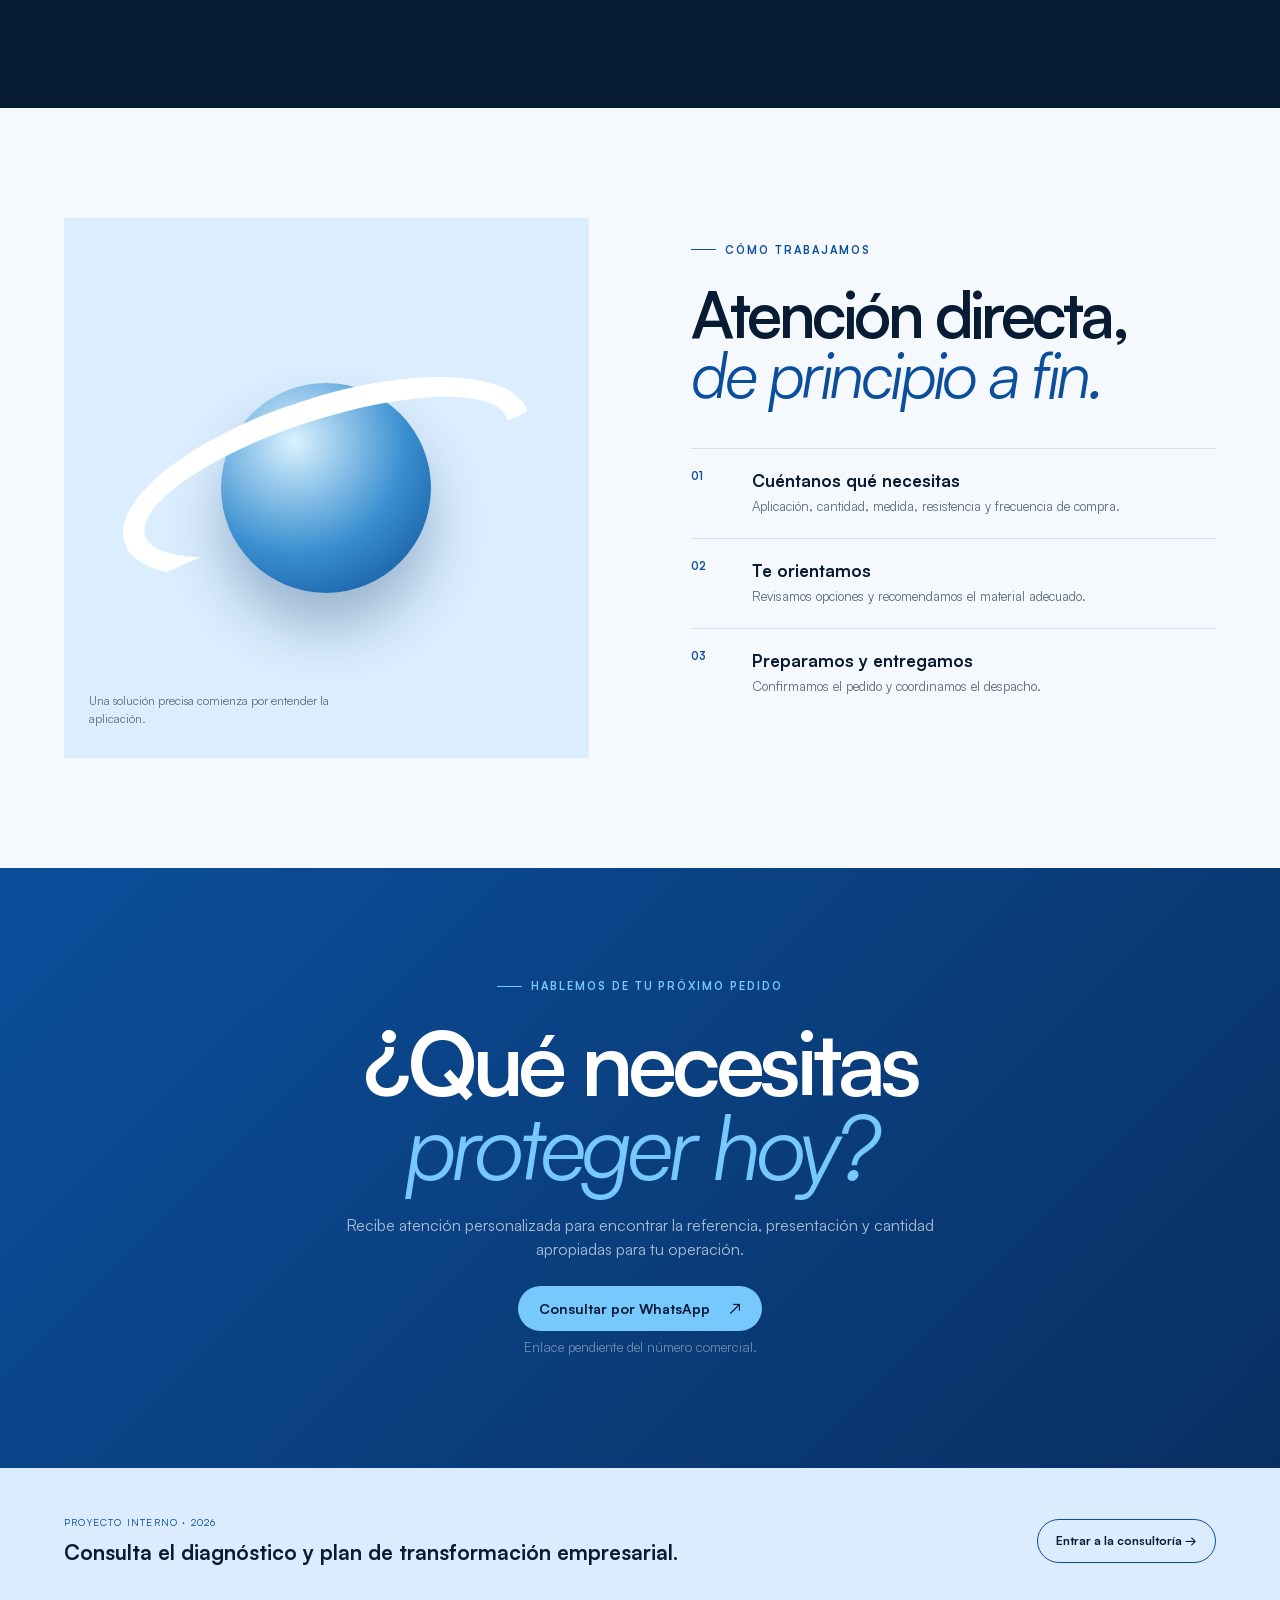
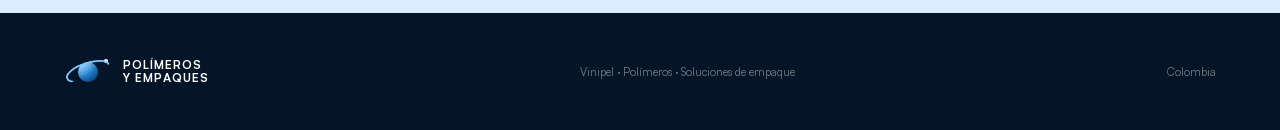
==== commit edf6d01a: "Add files via upload" ====
--- a/index.html
+++ b/index.html
@@ -1,157 +1,10 @@
-<!DOCTYPE html>
-<html lang="es">
-<head>
-  <meta charset="UTF-8">
-  <meta name="viewport" content="width=device-width, initial-scale=1.0">
-  <meta name="description" content="Diagnóstico y plan de transformación para Polímeros y Empaques.">
-  <title>Polímeros y Empaques | Plan de transformación</title>
-  <link rel="stylesheet" href="styles.css">
-</head>
-<body>
-  <header class="site-header">
-    <a class="brand" href="#inicio" aria-label="Ir al inicio">
-      <span class="brand-mark">P<span>&</span>E</span>
-      <span>Polímeros<br>y Empaques</span>
-    </a>
-    <nav aria-label="Navegación principal">
-      <a href="diagnostico.html">Diagnóstico</a>
-      <a href="blueprint.html">Blueprint</a>
-      <a href="finanzas.html">Finanzas</a>
-      <a href="transformacion.html">Transformación</a>
-    </nav>
-    <a class="nav-cta" href="ruta.html">Ver hoja de ruta <span>↗</span></a>
-  </header>
-
-  <main>
-    <section class="hero" id="inicio">
-      <div class="hero-copy">
-        <p class="eyebrow"><span></span> Consultoría empresarial · 2026</p>
-        <h1>Crecer sin perder<br><em>lo que nos hace confiables.</em></h1>
-        <p class="lead">Una ruta para convertir el conocimiento de Hugo en una operación documentada, digital y preparada para atender más demanda sin sacrificar calidad.</p>
-        <div class="hero-actions">
-          <a class="button primary" href="#diagnostico">Explorar diagnóstico <span>↓</span></a>
-          <a class="button ghost" href="blueprint.html">Ver blueprint</a>
-        </div>
-        <div class="hero-proof">
-          <div><strong>+10 años</strong><span>de know-how técnico</span></div>
-          <div><strong>100%</strong><span>capital propio</span></div>
-          <div><strong>Alta</strong><span>fidelidad del cliente</span></div>
-        </div>
-      </div>
-      <div class="hero-visual" aria-label="Representación de rollos de material">
-        <div class="orbit orbit-one"></div><div class="orbit orbit-two"></div>
-        <div class="roll roll-one"><span></span></div>
-        <div class="roll roll-two"><span></span></div>
-        <div class="roll roll-three"><span></span></div>
-        <div class="floating-card"><span class="pulse"></span><div><small>Estado financiero</small><strong>Riesgo moderado</strong></div></div>
-      </div>
-    </section>
-
-    <section class="section diagnostic" id="diagnostico">
-      <div class="section-heading">
-        <div><p class="eyebrow"><span></span> Punto de partida</p><h2>Un negocio sólido con un<br><em>cuello de botella humano.</em></h2></div>
-        <p>La calidad, el cumplimiento y la autonomía financiera sostienen el negocio. El reto es que la operación, las relaciones y el conocimiento dependen casi por completo del fundador.</p>
-      </div>
-      <div class="diagnostic-grid">
-        <article class="problem-card featured">
-          <span class="card-number">01</span>
-          <div class="icon-box"><img src="assets/icons/bolt.svg" alt=""></div>
-          <h3>Dependencia crítica</h3>
-          <p>Hugo es quien atiende pedidos, administra inventarios y concentra el know-how. Si él no está, el despacho y la gestión se detienen.</p>
-          <span class="tag danger">Prioridad alta</span>
-        </article>
-        <article class="problem-card">
-          <span class="card-number">02</span>
-          <div class="icon-box"><img src="assets/icons/file.svg" alt=""></div>
-          <h3>Procesos sin documentar</h3>
-          <p>Costos, transformación, corte y decisiones operativas viven en papel o en la memoria del fundador.</p>
-          <span class="tag">Riesgo operativo</span>
-        </article>
-        <article class="problem-card">
-          <span class="card-number">03</span>
-          <div class="icon-box"><img src="assets/icons/smartphone.svg" alt=""></div>
-          <h3>Canal informal</h3>
-          <p>Pedidos y atención se gestionan principalmente por WhatsApp y llamadas, sin respaldo ni trazabilidad central.</p>
-          <span class="tag">Baja digitalización</span>
-        </article>
-      </div>
-      <a class="section-link" href="diagnostico.html">Ver diagnóstico completo <span>→</span></a>
-
-      <div class="swot">
-        <div class="swot-intro"><p class="eyebrow light"><span></span> Lectura estratégica</p><h2>Lo que hoy funciona es la base de lo que sigue.</h2><p>La transformación protege la promesa actual antes de acelerar el crecimiento.</p></div>
-        <div class="swot-list">
-          <article><span>F</span><div><h3>Fortalezas</h3><p>Calidad constante, entregas cumplidas, catálogo diverso, clientes recurrentes y flujo de caja positivo.</p></div></article>
-          <article><span>O</span><div><h3>Oportunidades</h3><p>Alta demanda, alianzas directas con fabricantes, venta consultiva y comercio electrónico B2B.</p></div></article>
-          <article><span>D</span><div><h3>Debilidades</h3><p>Conocimiento centralizado, control financiero en papel, falta de personal comercial y dependencia de intermediarios.</p></div></article>
-          <article><span>A</span><div><h3>Amenazas</h3><p>Competencia creciente, mercado saturado, exposición cambiaria y vulnerabilidad ante imprevistos.</p></div></article>
-        </div>
-      </div>
-    </section>
-
-    <section class="section blueprint" id="blueprint">
-      <div class="section-heading">
-        <div><p class="eyebrow"><span></span> Service blueprint</p><h2>Así vive el cliente<br><em>cada pedido.</em></h2></div>
-        <p>El mapa actual muestra cinco momentos y hace visible qué ocurre frente al cliente, qué pasa detrás y cuáles sistemas respaldan —o no— la experiencia.</p>
-      </div>
-      <div class="blueprint-scroll" tabindex="0" aria-label="Blueprint de servicio, desliza horizontalmente">
-        <div class="blueprint-table">
-          <div class="bp-corner">Capas del servicio</div>
-          <div class="bp-step"><b>01</b><span>Descubrimiento</span></div><div class="bp-step"><b>02</b><span>Solicitud</span></div><div class="bp-step"><b>03</b><span>Confirmación</span></div><div class="bp-step"><b>04</b><span>Entrega</span></div><div class="bp-step"><b>05</b><span>Posventa</span></div>
-          <div class="bp-label">Evidencia</div><div>No existe proceso formal</div><div>Canal de WhatsApp</div><div>Recibo físico</div><div>Producto</div><div>Factura</div>
-          <div class="bp-label">Acción del cliente</div><div>Descubre el servicio por voz a voz</div><div>Solicita información y hace el pedido</div><div>Confirma y proporciona datos</div><div>Recibe el producto</div><div>Evalúa y retroalimenta</div>
-          <div class="bp-label accent">Frontstage<br><small>Visible</small></div><div>Atención inicial y bienvenida</div><div>Responde dudas y asesora</div><div>Valida datos y confirma pedido</div><div>Entrega el pedido</div><div>Agradece</div>
-          <div class="bp-label dark">Backstage<br><small>Oculto</small></div><div>Prepara materiales e información</div><div>Revisa solicitud y disponibilidad</div><div>Procesa el pedido</div><div>Coordina recursos, vehículo y logística</div><div>No hay proceso formal</div>
-          <div class="bp-label">Soporte / sistema</div><div>WhatsApp</div><div>Agenda y WhatsApp</div><div>Registro físico</div><div>Inventario físico y transporte</div><div>No hay proceso formal</div>
-        </div>
-      </div>
-      <div class="blueprint-insight"><img src="assets/icons/clipboard.svg" alt=""><div><strong>Hallazgo clave</strong><p>La experiencia funciona gracias a la atención de Hugo, pero no existe un sistema que preserve esa calidad cuando se delegue.</p></div></div>
-      <a class="section-link" href="blueprint.html">Explorar blueprint en detalle <span>→</span></a>
-    </section>
-
-    <section class="finance" id="finanzas">
-      <div class="section finance-inner">
-        <div class="finance-copy"><p class="eyebrow light"><span></span> Diagnóstico financiero</p><h2>Viable, pero con<br><em>poco margen de error.</em></h2><p>El negocio crea valor y conserva liquidez, aunque las holguras estrechas exigen corregir precios, costos y gastos durante los próximos seis meses.</p><div class="score"><strong>57</strong><span>/100<br><b>Riesgo moderado</b></span></div></div>
-        <div class="metrics">
-          <article><span>Ventas año base</span><strong>$720 M</strong><small>COP · 2026</small></article>
-          <article><span>Margen bruto</span><strong>29,7%</strong><small>Meta recomendada: 35%</small></article>
-          <article><span>VPN del proyecto</span><strong>$16,1 M</strong><small>Descontado al 15%</small></article>
-          <article><span>TIR</span><strong>16,6%</strong><small>Apenas sobre la tasa exigida</small></article>
-          <article><span>Punto de equilibrio</span><strong>82,9%</strong><small>$596,7 M en ventas</small></article>
-          <article><span>Recuperación</span><strong>4,3 años</strong><small>Horizonte de largo plazo</small></article>
-        </div>
-        <a class="section-link light-link" href="finanzas.html">Consultar análisis financiero <span>→</span></a>
-      </div>
-    </section>
-
-    <section class="section transformation" id="transformacion">
-      <div class="section-heading"><div><p class="eyebrow"><span></span> Propuesta de transformación</p><h2>Tres frentes para<br><em>liberar el crecimiento.</em></h2></div><p>Primero se blinda la eficiencia interna; después se escala la capacidad comercial con control, trazabilidad y una promesa sostenible.</p></div>
-      <div class="pillars">
-        <article><div class="pillar-top"><span>01</span><img src="assets/icons/file.svg" alt=""></div><h3>Documentar</h3><p>Crear el primer manual operativo de transformación, corte, inventario, despacho y atención.</p><ul><li>Capturar el know-how técnico</li><li>Definir responsables y estándares</li><li>Facilitar entrenamiento futuro</li></ul></article>
-        <article><div class="pillar-top"><span>02</span><img src="assets/icons/database.svg" alt=""></div><h3>Digitalizar</h3><p>Migrar controles físicos a herramientas simples que entreguen datos en tiempo real.</p><ul><li>Inventario y costos digitales</li><li>Registro central de pedidos</li><li>Trazabilidad financiera</li></ul></article>
-        <article><div class="pillar-top"><span>03</span><img src="assets/icons/briefcase.svg" alt=""></div><h3>Delegar y crecer</h3><p>Separar al fundador de tareas repetitivas y abrir capacidad para ventas y alianzas.</p><ul><li>Formar respaldo operativo</li><li>Fortalecer el rol comercial</li><li>Negociar directo con fabricantes</li></ul></article>
-      </div>
-      <a class="section-link" href="transformacion.html">Conocer el plan de transformación <span>→</span></a>
-    </section>
-
-    <section class="circular section">
-      <div class="circular-card">
-        <div class="circular-copy"><p class="eyebrow light"><span></span> Programa de economía circular</p><h2>Retorno de tubos<br>de cartón.</h2><p>Un circuito B2B de logística inversa para recuperar, reacondicionar y reutilizar tubos en la misma ruta de entrega.</p><div class="circular-stats"><div><strong>80%</strong><span>meta de recuperación<br>en dos años</span></div><div><strong>15%</strong><span>ahorro neto esperado<br>en insumos</span></div><div><strong>3–5%</strong><span>incentivo al cliente<br>por devolución</span></div></div></div>
-        <div class="cycle" aria-label="Ciclo: uso, acopio, recolección, clasificación y reutilización"><div class="cycle-center"><img src="assets/icons/arrows-exchange.svg" alt=""><b>3–5</b><span>ciclos por tubo</span></div><span class="node n1">Uso</span><span class="node n2">Acopio</span><span class="node n3">Recolección</span><span class="node n4">Clasificación</span><span class="node n5">Reutilización</span></div>
-      </div>
-      <a class="section-link" href="economia-circular.html">Ver programa circular completo <span>→</span></a>
-    </section>
-
-    <section class="section roadmap" id="ruta">
-      <div class="section-heading"><div><p class="eyebrow"><span></span> Hoja de ruta</p><h2>De la memoria<br><em>a un sistema replicable.</em></h2></div><p>Una implementación progresiva para reducir el riesgo sin interrumpir la operación diaria.</p></div>
-      <div class="timeline">
-        <article><span class="time">0—30 días</span><div class="dot"></div><h3>Capturar</h3><p>Mapear procesos, roles, costos y puntos críticos junto a Hugo.</p></article>
-        <article><span class="time">31—60 días</span><div class="dot"></div><h3>Estandarizar</h3><p>Crear manuales, formatos, indicadores y protocolos de pedido.</p></article>
-        <article><span class="time">61—90 días</span><div class="dot"></div><h3>Digitalizar</h3><p>Implementar registros compartidos de inventario, clientes y finanzas.</p></article>
-        <article><span class="time">90+ días</span><div class="dot"></div><h3>Escalar</h3><p>Delegar, activar ventas B2B y pilotear el retorno de tubos.</p></article>
-      </div>
-      <div class="closing"><div><p class="eyebrow light"><span></span> Objetivo central</p><h2>Más capacidad.<br>La misma confianza.</h2></div><p>Documentar, digitalizar y delegar para que Polímeros y Empaques atienda una mayor demanda sin comprometer la calidad ni depender de una sola persona.</p><a href="#inicio" aria-label="Volver arriba">↑</a></div>
-    </section>
-  </main>
-  <footer><div class="brand"><span class="brand-mark">P<span>&</span>E</span><span>Polímeros<br>y Empaques</span></div><p>Plan de transformación empresarial · Bogotá, Colombia · 2026</p><p>Consultoría Startup Impacta</p></footer>
-</body>
-</html>
+<!DOCTYPE html><html lang="es"><head><meta charset="UTF-8"><meta name="viewport" content="width=device-width,initial-scale=1"><meta name="description" content="Polímeros y Empaques: vinipel, polímeros y materiales de empaque para empresas y negocios."><title>Polímeros y Empaques | Soluciones que protegen</title><link rel="stylesheet" href="styles.css"></head>
+<body class="company-home"><header class="site-header"><a class="brand" href="#inicio"><span class="brand-mark orbital-logo"><i></i></span><span>Polímeros<br>y Empaques</span></a><nav><a href="#empresa">Empresa</a><a href="#productos">Productos</a><a href="#sectores">Sectores</a><a href="#servicio">Servicio</a></nav><a class="nav-cta" href="#contacto">Cotizar ahora <span>↗</span></a></header>
+<main><section class="company-hero" id="inicio"><div class="company-hero-copy"><p class="eyebrow light"><span></span> Soluciones para cada necesidad</p><h1>Materiales que<br><em>protegen lo que mueve</em><br>tu negocio.</h1><p>Comercializamos vinipel, polímeros y productos de empaque para operaciones que necesitan calidad constante, asesoría directa y entregas cumplidas.</p><div class="hero-actions"><a class="button primary" href="#productos">Conocer productos <span>↓</span></a><a class="button ghost" href="#contacto">Solicitar asesoría</a></div></div><div class="material-scene" aria-hidden="true"><span class="mesh m1"></span><span class="mesh m2"></span><div class="material-roll r1"></div><div class="material-roll r2"></div><div class="material-roll r3"></div><p>Calidad que envuelve.<br>Servicio que acompaña.</p></div><div class="hero-strip"><span>Vinipel especializado</span><span>Polímeros</span><span>Empaques</span><span>Venta B2B</span></div></section>
+<section class="company-intro section" id="empresa"><div class="intro-index">01</div><div><p class="eyebrow"><span></span> Quiénes somos</p><h2>Un aliado cercano para<br><em>proteger, envolver y producir.</em></h2></div><div class="intro-copy"><p>Polímeros y Empaques es una empresa dedicada a la comercialización y distribución de materiales para embalaje y transformación. Atendemos empresas, industrias y negocios con un catálogo flexible y soluciones ajustadas a cada aplicación.</p><p>Nuestra relación con el cliente se construye sobre tres principios: producto confiable, cumplimiento en la entrega y acompañamiento directo.</p></div></section>
+<section class="products-section section" id="productos"><div class="section-heading"><div><p class="eyebrow"><span></span> Nuestro portafolio</p><h2>El material correcto<br><em>para cada uso.</em></h2></div><p>Más que vender un rollo, ayudamos a elegir la resistencia, adherencia, espesor y presentación apropiados.</p></div><div class="product-grid"><article class="product-card product-featured"><div class="product-art stretch"><span></span></div><div class="product-info"><span>01 / Protección</span><h3>Vinipel y stretch film</h3><p>Películas para alimentos, embalaje industrial, agrupación y estabilización de carga, en diferentes calibres y presentaciones.</p><a href="#contacto">Consultar disponibilidad →</a></div></article><article class="product-card"><div class="product-art polymers"><i></i><i></i><i></i><i></i><i></i></div><div class="product-info"><span>02 / Materia prima</span><h3>Polímeros</h3><p>Alternativas para aplicaciones que requieren flexibilidad, resistencia química, transparencia o desempeño térmico.</p><a href="#contacto">Recibir asesoría →</a></div></article><article class="product-card"><div class="product-art packages"><i></i><i></i><i></i></div><div class="product-info"><span>03 / Distribución</span><h3>Soluciones de empaque</h3><p>Productos complementarios para proteger mercancía, organizar despachos y facilitar el transporte.</p><a href="#contacto">Explorar opciones →</a></div></article></div></section>
+<section class="benefit-band"><article><strong>Calidad</strong><p>Materiales seleccionados para responder de forma consistente.</p></article><article><strong>Variedad</strong><p>Calibres, tamaños y cantidades para negocios e industrias.</p></article><article><strong>Cumplimiento</strong><p>Coordinación directa y entregas según lo acordado.</p></article><article><strong>Asesoría</strong><p>Recomendación basada en el uso real del producto.</p></article></section>
+<section class="industries section" id="sectores"><div class="section-heading"><div><p class="eyebrow light"><span></span> Sectores que atendemos</p><h2>Soluciones que se adaptan<br><em>a distintas operaciones.</em></h2></div><p>Desde compras periódicas hasta requerimientos especializados por volumen.</p></div><div class="industry-list"><article><span>01</span><h3>Alimentos</h3><p>Protección, conservación y manipulación de productos.</p></article><article><span>02</span><h3>Industria</h3><p>Estabilización de carga y embalaje de mercancía.</p></article><article><span>03</span><h3>Comercio</h3><p>Presentaciones flexibles para negocios y distribuidores.</p></article><article><span>04</span><h3>Fabricación plástica</h3><p>Materiales y polímeros según requerimiento técnico.</p></article></div></section>
+<section class="service-section section" id="servicio"><div class="service-visual"><div class="planet"><span></span></div><p>Una solución precisa comienza por entender la aplicación.</p></div><div class="service-copy"><p class="eyebrow"><span></span> Cómo trabajamos</p><h2>Atención directa,<br><em>de principio a fin.</em></h2><ol><li><b>01</b><div><strong>Cuéntanos qué necesitas</strong><p>Aplicación, cantidad, medida, resistencia y frecuencia de compra.</p></div></li><li><b>02</b><div><strong>Te orientamos</strong><p>Revisamos opciones y recomendamos el material adecuado.</p></div></li><li><b>03</b><div><strong>Preparamos y entregamos</strong><p>Confirmamos el pedido y coordinamos el despacho.</p></div></li></ol></div></section>
+<section class="company-cta section" id="contacto"><p class="eyebrow light"><span></span> Hablemos de tu próximo pedido</p><h2>¿Qué necesitas<br><em>proteger hoy?</em></h2><p>Recibe atención personalizada para encontrar la referencia, presentación y cantidad apropiadas para tu operación.</p><a class="button primary" href="https://wa.me/">Consultar por WhatsApp <span>↗</span></a><small>Enlace pendiente del número comercial.</small></section><section class="consulting-entry"><div><span>Proyecto interno · 2026</span><h3>Consulta el diagnóstico y plan de transformación empresarial.</h3></div><a href="diagnostico.html">Entrar a la consultoría →</a></section></main>
+<footer><div class="brand"><span class="brand-mark orbital-logo"><i></i></span><span>Polímeros<br>y Empaques</span></div><p>Vinipel · Polímeros · Soluciones de empaque</p><p>Colombia</p></footer></body></html>
--- a/styles.css
+++ b/styles.css
@@ -1,15 +1,18 @@
 @font-face{font-family:Satoshi;src:url('assets/fonts/Satoshi-Variable.ttf') format('truetype');font-weight:300 900;font-style:normal;font-display:swap}
 @font-face{font-family:Satoshi;src:url('assets/fonts/Satoshi-VariableItalic.ttf') format('truetype');font-weight:300 900;font-style:italic;font-display:swap}
-:root{--ink:#102a22;--green:#174f3d;--lime:#cbed70;--mint:#e9f2e8;--cream:#f7f5ee;--orange:#ff7a45;--line:#d8ddd5;--white:#fff;--muted:#63716b}
+:root{--ink:#071b33;--green:#0b4f9c;--lime:#77c8ff;--mint:#e7f2ff;--cream:#f5f8fc;--orange:#f5a65b;--line:#d5e0ec;--white:#fff;--muted:#5b6e83}
 *{box-sizing:border-box}html{scroll-behavior:smooth}body{margin:0;background:var(--cream);color:var(--ink);font-family:Satoshi,Arial,sans-serif;font-size:16px;line-height:1.5}a{color:inherit;text-decoration:none}img{display:block}em{font-weight:400;color:var(--green)}
-.site-header{height:86px;display:flex;align-items:center;justify-content:space-between;padding:0 max(5vw,28px);border-bottom:1px solid rgba(16,42,34,.15);position:absolute;z-index:10;width:100%;color:#fff}.brand{display:flex;align-items:center;gap:12px;font-size:12px;font-weight:700;line-height:1.05;text-transform:uppercase;letter-spacing:.08em}.brand-mark{width:43px;height:43px;display:grid;place-items:center;border:1px solid currentColor;border-radius:50%;font-size:14px}.brand-mark span{color:var(--lime)}nav{display:flex;gap:30px;font-size:13px}nav a{opacity:.75;transition:.2s}nav a:hover{opacity:1}.nav-cta{border:1px solid rgba(255,255,255,.45);padding:11px 17px;border-radius:100px;font-size:13px}.nav-cta span{color:var(--lime);margin-left:8px}
+.site-header{height:86px;display:flex;align-items:center;justify-content:space-between;padding:0 max(5vw,28px);border-bottom:1px solid rgba(255,255,255,.15);position:absolute;z-index:10;width:100%;color:#fff}.brand{display:flex;align-items:center;gap:12px;font-size:12px;font-weight:700;line-height:1.05;text-transform:uppercase;letter-spacing:.08em}.brand-mark{width:47px;height:47px;display:grid;place-items:center;position:relative}.orbital-logo:before{content:'';width:20px;height:20px;border-radius:50%;background:linear-gradient(145deg,#d8f1ff,#268bde 55%,#0b4f9c);box-shadow:inset -3px -3px 6px rgba(7,27,51,.35)}.orbital-logo:after{content:'';position:absolute;width:42px;height:15px;border:2px solid var(--lime);border-radius:50%;transform:rotate(-18deg);clip-path:polygon(0 0,100% 0,100% 48%,0 80%)}.orbital-logo i{position:absolute;width:4px;height:4px;border-radius:50%;background:white;right:3px;top:11px}nav{display:flex;gap:30px;font-size:13px}nav a{opacity:.75;transition:.2s}nav a:hover{opacity:1}.nav-cta{border:1px solid rgba(255,255,255,.45);padding:11px 17px;border-radius:100px;font-size:13px}.nav-cta span{color:var(--lime);margin-left:8px}
 .hero{min-height:760px;background:var(--green);color:#fff;display:grid;grid-template-columns:1.05fr .95fr;overflow:hidden}.hero-copy{padding:170px 5vw 75px;position:relative;z-index:2}.eyebrow{text-transform:uppercase;font-size:11px;font-weight:700;letter-spacing:.18em;color:var(--green);display:flex;align-items:center;gap:9px;margin:0 0 25px}.eyebrow span{width:25px;height:1px;background:currentColor}.eyebrow.light{color:var(--lime)}h1,h2{font-size:clamp(50px,6vw,88px);line-height:.94;letter-spacing:-.055em;margin:0;font-weight:600}h1 em,h2 em{font-style:italic;color:var(--lime)}.lead{font-size:18px;max-width:590px;color:rgba(255,255,255,.7);margin:30px 0 35px}.hero-actions{display:flex;gap:12px}.button{padding:14px 21px;border-radius:100px;font-size:14px;font-weight:700}.button.primary{background:var(--lime);color:var(--ink)}.button.primary span{margin-left:15px}.button.ghost{border:1px solid rgba(255,255,255,.35)}.hero-proof{display:flex;gap:0;margin-top:75px;border-top:1px solid rgba(255,255,255,.18);max-width:620px}.hero-proof div{padding:22px 34px 0 0;margin-right:34px;border-right:1px solid rgba(255,255,255,.18);display:flex;flex-direction:column}.hero-proof div:last-child{border:0}.hero-proof strong{font-size:20px;color:var(--lime)}.hero-proof span{font-size:11px;color:rgba(255,255,255,.55)}
-.hero-visual{position:relative;background:radial-gradient(circle at 47% 48%,#367962 0,#205d48 32%,#174f3d 64%);overflow:hidden}.orbit{position:absolute;border:1px solid rgba(203,237,112,.25);border-radius:50%}.orbit-one{inset:15% -20%}.orbit-two{inset:27% -2%}.roll{position:absolute;width:170px;height:380px;border-radius:85px;background:linear-gradient(90deg,#f2f0df,#aab49d 35%,#fff 52%,#8d9b88 88%);box-shadow:20px 35px 45px rgba(0,0,0,.28);transform:rotate(24deg)}.roll:after{content:"";position:absolute;left:0;right:0;height:125px;border-radius:50%;background:radial-gradient(circle,#45594d 0 21%,#b8c2ad 22% 38%,#e9eadc 40% 70%,#fff 74%);box-shadow:inset 0 9px 13px rgba(0,0,0,.25)}.roll span{position:absolute;inset:0;border-radius:inherit;background:repeating-linear-gradient(120deg,transparent 0 32px,rgba(255,255,255,.2) 33px,transparent 35px)}.roll-one{left:21%;top:11%;transform:rotate(30deg)}.roll-two{left:49%;top:32%;transform:rotate(19deg);width:150px;height:340px;filter:brightness(.88)}.roll-three{left:5%;top:53%;transform:rotate(70deg);width:120px;height:280px}.floating-card{position:absolute;right:7%;bottom:10%;display:flex;align-items:center;gap:12px;padding:14px 18px;border:1px solid rgba(255,255,255,.25);background:rgba(12,46,36,.78);backdrop-filter:blur(8px);border-radius:12px}.floating-card small,.floating-card strong{display:block}.floating-card small{font-size:10px;opacity:.6}.floating-card strong{font-size:13px}.pulse{width:9px;height:9px;border-radius:50%;background:#f3c65d;box-shadow:0 0 0 5px rgba(243,198,93,.15)}
+.hero-visual{position:relative;background:radial-gradient(circle at 47% 48%,#267fc8 0,#125eaa 32%,#0b4f9c 64%);overflow:hidden}.orbit{position:absolute;border:1px solid rgba(119,200,255,.25);border-radius:50%}.orbit-one{inset:15% -20%}.orbit-two{inset:27% -2%}.roll{position:absolute;width:170px;height:380px;border-radius:85px;background:linear-gradient(90deg,#f2f0df,#aab49d 35%,#fff 52%,#8d9b88 88%);box-shadow:20px 35px 45px rgba(0,0,0,.28);transform:rotate(24deg)}.roll:after{content:"";position:absolute;left:0;right:0;height:125px;border-radius:50%;background:radial-gradient(circle,#45594d 0 21%,#b8c2ad 22% 38%,#e9eadc 40% 70%,#fff 74%);box-shadow:inset 0 9px 13px rgba(0,0,0,.25)}.roll span{position:absolute;inset:0;border-radius:inherit;background:repeating-linear-gradient(120deg,transparent 0 32px,rgba(255,255,255,.2) 33px,transparent 35px)}.roll-one{left:21%;top:11%;transform:rotate(30deg)}.roll-two{left:49%;top:32%;transform:rotate(19deg);width:150px;height:340px;filter:brightness(.88)}.roll-three{left:5%;top:53%;transform:rotate(70deg);width:120px;height:280px}.floating-card{position:absolute;right:7%;bottom:10%;display:flex;align-items:center;gap:12px;padding:14px 18px;border:1px solid rgba(255,255,255,.25);background:rgba(7,27,51,.78);backdrop-filter:blur(8px);border-radius:12px}.floating-card small,.floating-card strong{display:block}.floating-card small{font-size:10px;opacity:.6}.floating-card strong{font-size:13px}.pulse{width:9px;height:9px;border-radius:50%;background:#f3c65d;box-shadow:0 0 0 5px rgba(243,198,93,.15)}
 .section{padding:110px max(5vw,28px)}.section-heading{display:flex;justify-content:space-between;align-items:end;gap:50px;margin-bottom:60px}.section-heading h2{font-size:clamp(42px,5vw,70px)}.section-heading h2 em{color:var(--green)}.section-heading>p{max-width:430px;color:var(--muted)}.diagnostic-grid{display:grid;grid-template-columns:repeat(3,1fr);gap:16px}.problem-card{min-height:330px;border:1px solid var(--line);padding:28px;position:relative;background:rgba(255,255,255,.3);display:flex;flex-direction:column}.problem-card.featured{background:var(--white)}.card-number{position:absolute;right:23px;top:22px;color:#9ca8a2;font-size:11px}.icon-box{width:45px;height:45px;border-radius:50%;display:grid;place-items:center;background:var(--mint)}.icon-box img,.pillar-top img{width:21px;height:21px}.problem-card h3{font-size:26px;margin:55px 0 8px;letter-spacing:-.03em}.problem-card p{margin:0;color:var(--muted);font-size:14px}.tag{font-size:10px;text-transform:uppercase;letter-spacing:.12em;margin-top:auto;width:max-content;border:1px solid #bdc9c2;border-radius:20px;padding:6px 10px}.tag.danger{background:#ffede5;color:#b34319;border-color:#ffd1bf}.swot{background:var(--green);color:white;margin-top:70px;padding:55px;display:grid;grid-template-columns:.8fr 1.2fr;gap:70px;border-radius:4px}.swot-intro h2{font-size:45px;line-height:1.02}.swot-intro>p:last-child{color:rgba(255,255,255,.55)}.swot-list article{display:flex;gap:20px;padding:20px 0;border-bottom:1px solid rgba(255,255,255,.15)}.swot-list article>span{width:35px;height:35px;display:grid;place-items:center;background:var(--lime);border-radius:50%;color:var(--ink);font-weight:800}.swot-list h3{margin:0;font-size:17px}.swot-list p{margin:4px 0 0;color:rgba(255,255,255,.6);font-size:13px}
 .blueprint{background:white}.blueprint-scroll{overflow-x:auto;padding-bottom:12px}.blueprint-table{min-width:1100px;display:grid;grid-template-columns:180px repeat(5,1fr);border-top:1px solid var(--line);border-left:1px solid var(--line)}.blueprint-table>div{padding:20px 18px;border-right:1px solid var(--line);border-bottom:1px solid var(--line);font-size:13px;min-height:82px}.bp-corner{color:var(--muted);text-transform:uppercase;font-size:10px!important;letter-spacing:.13em}.bp-step{background:var(--ink);color:white;display:flex;gap:10px;flex-direction:column}.bp-step b{color:var(--lime);font-size:11px}.bp-step span{font-size:16px;font-weight:700}.bp-label{font-size:10px!important;font-weight:800;text-transform:uppercase;letter-spacing:.1em;background:var(--cream)}.bp-label.accent{background:var(--lime)}.bp-label.dark{background:var(--green);color:white}.bp-label small{font-weight:400;opacity:.65}.blueprint-insight{margin-top:25px;display:flex;align-items:center;gap:18px;background:var(--mint);padding:20px 25px}.blueprint-insight img{width:28px}.blueprint-insight strong{font-size:12px;text-transform:uppercase;letter-spacing:.1em}.blueprint-insight p{margin:3px 0;color:var(--muted)}
 .finance{background:var(--ink);color:white}.finance-inner{display:grid;grid-template-columns:.8fr 1.2fr;gap:8vw}.finance-copy h2{font-size:clamp(45px,5vw,72px)}.finance-copy p:not(.eyebrow){color:rgba(255,255,255,.6);max-width:520px}.score{display:flex;align-items:center;margin-top:55px}.score>strong{font-size:84px;letter-spacing:-.06em;color:var(--lime);line-height:.8}.score span{font-size:13px;color:rgba(255,255,255,.45);margin-left:13px}.score b{color:#f0c565;font-size:11px;text-transform:uppercase}.metrics{display:grid;grid-template-columns:repeat(2,1fr);border-left:1px solid rgba(255,255,255,.15);border-top:1px solid rgba(255,255,255,.15)}.metrics article{padding:30px;border-right:1px solid rgba(255,255,255,.15);border-bottom:1px solid rgba(255,255,255,.15);display:flex;flex-direction:column}.metrics span{font-size:11px;text-transform:uppercase;letter-spacing:.12em;color:rgba(255,255,255,.5)}.metrics strong{font-size:30px;margin:15px 0 2px}.metrics small{color:var(--lime)}
-.pillars{display:grid;grid-template-columns:repeat(3,1fr);gap:18px}.pillars article{background:white;border:1px solid var(--line);padding:30px}.pillar-top{display:flex;align-items:center;justify-content:space-between;color:#95a29c}.pillar-top img{width:28px;height:28px}.pillars h3{font-size:29px;margin:58px 0 10px}.pillars p,.pillars li{font-size:14px;color:var(--muted)}.pillars ul{list-style:none;padding:18px 0 0;border-top:1px solid var(--line);margin-top:25px}.pillars li{padding:5px 0}.pillars li:before{content:'✓';color:var(--green);font-weight:800;margin-right:9px}.circular{padding-top:0}.circular-card{min-height:520px;background:#bcdc62;display:grid;grid-template-columns:1fr 1fr;overflow:hidden}.circular-copy{padding:65px}.circular-copy .eyebrow{color:var(--green)}.circular-copy h2{font-size:64px}.circular-copy>p:not(.eyebrow){max-width:520px}.circular-stats{display:flex;gap:35px;margin-top:55px}.circular-stats div{display:flex;flex-direction:column}.circular-stats strong{font-size:31px}.circular-stats span{font-size:11px}.cycle{position:relative;min-height:520px;background:var(--green);border-radius:50% 0 0 50%;color:white}.cycle:before{content:'';position:absolute;inset:75px;border:1px dashed rgba(203,237,112,.55);border-radius:50%}.cycle-center{position:absolute;left:50%;top:50%;transform:translate(-50%,-50%);width:145px;height:145px;background:var(--cream);color:var(--ink);border-radius:50%;display:flex;flex-direction:column;justify-content:center;align-items:center}.cycle-center img{width:25px}.cycle-center b{font-size:36px}.cycle-center span{font-size:10px;text-transform:uppercase}.node{position:absolute;background:var(--lime);color:var(--ink);font-size:11px;font-weight:800;text-transform:uppercase;padding:9px 13px;border-radius:30px}.n1{top:11%;left:44%}.n2{top:28%;right:8%}.n3{bottom:23%;right:7%}.n4{bottom:10%;left:35%}.n5{top:37%;left:5%}
-.timeline{display:grid;grid-template-columns:repeat(4,1fr);position:relative}.timeline:before{content:'';position:absolute;top:42px;left:0;right:0;height:1px;background:var(--line)}.timeline article{padding-right:35px}.time{font-size:11px;text-transform:uppercase;letter-spacing:.12em;color:var(--green);font-weight:700}.dot{width:13px;height:13px;background:var(--lime);border:3px solid var(--green);border-radius:50%;position:relative;margin:18px 0 30px}.timeline h3{font-size:24px;margin:0 0 8px}.timeline p{color:var(--muted);font-size:14px}.closing{background:var(--green);color:white;margin-top:100px;padding:55px;display:grid;grid-template-columns:1.1fr 1fr auto;align-items:end;gap:70px}.closing h2{font-size:55px}.closing>p{color:rgba(255,255,255,.65);max-width:460px}.closing>a{width:50px;height:50px;background:var(--lime);color:var(--ink);border-radius:50%;display:grid;place-items:center;font-size:22px}footer{padding:35px max(5vw,28px);display:flex;justify-content:space-between;align-items:center;background:#0b201a;color:white}footer p{font-size:11px;color:rgba(255,255,255,.45)}
+.pillars{display:grid;grid-template-columns:repeat(3,1fr);gap:18px}.pillars article{background:white;border:1px solid var(--line);padding:30px}.pillar-top{display:flex;align-items:center;justify-content:space-between;color:#95a29c}.pillar-top img{width:28px;height:28px}.pillars h3{font-size:29px;margin:58px 0 10px}.pillars p,.pillars li{font-size:14px;color:var(--muted)}.pillars ul{list-style:none;padding:18px 0 0;border-top:1px solid var(--line);margin-top:25px}.pillars li{padding:5px 0}.pillars li:before{content:'✓';color:var(--green);font-weight:800;margin-right:9px}.circular{padding-top:0}.circular-card{min-height:520px;background:#77c8ff;display:grid;grid-template-columns:1fr 1fr;overflow:hidden}.circular-copy{padding:65px}.circular-copy .eyebrow{color:var(--green)}.circular-copy h2{font-size:64px}.circular-copy>p:not(.eyebrow){max-width:520px}.circular-stats{display:flex;gap:35px;margin-top:55px}.circular-stats div{display:flex;flex-direction:column}.circular-stats strong{font-size:31px}.circular-stats span{font-size:11px}.cycle{position:relative;min-height:520px;background:var(--green);border-radius:50% 0 0 50%;color:white}.cycle:before{content:'';position:absolute;inset:75px;border:1px dashed rgba(119,200,255,.55);border-radius:50%}.cycle-center{position:absolute;left:50%;top:50%;transform:translate(-50%,-50%);width:145px;height:145px;background:var(--cream);color:var(--ink);border-radius:50%;display:flex;flex-direction:column;justify-content:center;align-items:center}.cycle-center img{width:25px}.cycle-center b{font-size:36px}.cycle-center span{font-size:10px;text-transform:uppercase}.node{position:absolute;background:var(--lime);color:var(--ink);font-size:11px;font-weight:800;text-transform:uppercase;padding:9px 13px;border-radius:30px}.n1{top:11%;left:44%}.n2{top:28%;right:8%}.n3{bottom:23%;right:7%}.n4{bottom:10%;left:35%}.n5{top:37%;left:5%}
+.timeline{display:grid;grid-template-columns:repeat(4,1fr);position:relative}.timeline:before{content:'';position:absolute;top:42px;left:0;right:0;height:1px;background:var(--line)}.timeline article{padding-right:35px}.time{font-size:11px;text-transform:uppercase;letter-spacing:.12em;color:var(--green);font-weight:700}.dot{width:13px;height:13px;background:var(--lime);border:3px solid var(--green);border-radius:50%;position:relative;margin:18px 0 30px}.timeline h3{font-size:24px;margin:0 0 8px}.timeline p{color:var(--muted);font-size:14px}.closing{background:var(--green);color:white;margin-top:100px;padding:55px;display:grid;grid-template-columns:1.1fr 1fr auto;align-items:end;gap:70px}.closing h2{font-size:55px}.closing>p{color:rgba(255,255,255,.65);max-width:460px}.closing>a{width:50px;height:50px;background:var(--lime);color:var(--ink);border-radius:50%;display:grid;place-items:center;font-size:22px}footer{padding:35px max(5vw,28px);display:flex;justify-content:space-between;align-items:center;background:#051426;color:white}footer p{font-size:11px;color:rgba(255,255,255,.45)}
 @media(max-width:900px){.site-header nav{display:none}.hero{grid-template-columns:1fr}.hero-copy{padding-top:140px}.hero-visual{min-height:520px}.section-heading{display:block}.section-heading>p{margin-top:24px}.diagnostic-grid,.pillars{grid-template-columns:1fr}.swot,.finance-inner,.circular-card{grid-template-columns:1fr}.cycle{border-radius:50% 50% 0 0}.timeline{grid-template-columns:1fr 1fr;gap:35px}.timeline:before{display:none}.closing{grid-template-columns:1fr;gap:25px}}
 @media(max-width:580px){.nav-cta{display:none}.site-header{height:75px}.hero{min-height:auto}.hero-copy{padding:120px 24px 60px}.hero-copy h1{font-size:48px}.hero-actions{align-items:flex-start;flex-direction:column}.hero-proof{flex-wrap:wrap;margin-top:50px}.hero-proof div{margin-right:18px;padding-right:18px}.hero-visual{min-height:430px}.section{padding:75px 22px}.section-heading{margin-bottom:38px}.section-heading h2{font-size:42px}.swot{margin-left:-22px;margin-right:-22px;padding:36px 22px}.swot-intro h2,.circular-copy h2{font-size:40px}.metrics{grid-template-columns:1fr}.circular-copy{padding:42px 25px}.circular-stats{flex-wrap:wrap}.cycle{min-height:420px}.cycle:before{inset:60px}.timeline{grid-template-columns:1fr}.closing{margin:70px -22px 0;padding:40px 23px}.closing h2{font-size:42px}footer{align-items:flex-start;flex-direction:column;gap:20px}}
 .section-link{display:flex;width:max-content;gap:45px;align-items:center;margin-top:28px;padding:13px 18px;border:1px solid var(--green);border-radius:40px;font-size:13px;font-weight:700}.section-link span{font-size:18px}.light-link{color:white;border-color:rgba(255,255,255,.35);grid-column:2}.detail-header{position:relative;background:var(--green)}.detail-hero{padding:165px max(5vw,28px) 85px;background:var(--green);color:white}.detail-hero h1{max-width:950px}.detail-hero>p:not(.eyebrow){max-width:690px;color:rgba(255,255,255,.68);font-size:18px}.breadcrumb{display:flex;gap:10px;font-size:11px;text-transform:uppercase;letter-spacing:.1em;margin-bottom:55px;color:rgba(255,255,255,.55)}.breadcrumb a{color:var(--lime)}.detail-section{padding:80px max(5vw,28px)}.detail-section.alt{background:white}.detail-section h2{font-size:clamp(36px,4vw,56px);margin-bottom:25px}.detail-section>.intro{max-width:780px;color:var(--muted);font-size:17px}.content-grid{display:grid;grid-template-columns:repeat(2,1fr);gap:18px;margin-top:45px}.content-card{border:1px solid var(--line);background:white;padding:28px}.content-card .kicker{color:var(--green);font-size:10px;font-weight:800;text-transform:uppercase;letter-spacing:.15em}.content-card h3{font-size:24px;margin:22px 0 8px}.content-card p,.content-card li{color:var(--muted);font-size:14px}.content-card ul{padding-left:18px}.wide-card{grid-column:1/-1;background:var(--ink);color:white}.wide-card p,.wide-card li{color:rgba(255,255,255,.65)}.wide-card .kicker{color:var(--lime)}.data-table{width:100%;border-collapse:collapse;margin-top:35px;background:white}.data-table th,.data-table td{text-align:left;border-bottom:1px solid var(--line);padding:16px}.data-table th{background:var(--ink);color:white;font-size:11px;text-transform:uppercase;letter-spacing:.1em}.data-table td{font-size:14px}.callout{margin-top:45px;padding:35px;background:var(--lime);display:grid;grid-template-columns:auto 1fr;gap:25px;align-items:center}.callout strong{font-size:38px}.callout p{margin:0}.next-pages{display:flex;justify-content:space-between;gap:15px;padding:35px max(5vw,28px);background:var(--ink);color:white}.next-pages a{padding:12px 18px;border:1px solid rgba(255,255,255,.25);border-radius:30px;font-size:13px}@media(max-width:700px){.content-grid{grid-template-columns:1fr}.wide-card{grid-column:auto}.callout{grid-template-columns:1fr}.light-link{grid-column:auto}.next-pages{align-items:flex-start;flex-direction:column}}
+.company-hero{min-height:820px;background:linear-gradient(120deg,#061a34 0%,#0a3970 55%,#0d61b8 100%);color:white;display:grid;grid-template-columns:1.05fr .95fr;position:relative;overflow:hidden}.company-hero-copy{padding:180px 5vw 130px;position:relative;z-index:2}.company-hero h1{font-size:clamp(48px,6vw,85px)}.company-hero-copy>p:not(.eyebrow){max-width:590px;color:rgba(255,255,255,.68);font-size:18px;margin:30px 0 38px}.material-scene{position:relative;background:radial-gradient(circle at 45% 45%,#318bd8,#0b4f9c 50%,#082c58);overflow:hidden}.mesh{position:absolute;border:1px solid rgba(119,200,255,.22);border-radius:50%;transform:rotate(-15deg)}.m1{inset:12% -25%}.m2{inset:27% -8%}.material-roll{position:absolute;width:170px;height:390px;border-radius:90px;background:linear-gradient(90deg,#cde5f5,#6ca7d2 32%,#f6fbff 50%,#4387bb 82%,#b7d9ed);box-shadow:20px 35px 50px rgba(0,18,42,.4);transform:rotate(28deg)}.material-roll:before{content:'';position:absolute;inset:0 0 auto;height:125px;border-radius:50%;background:radial-gradient(circle,#163b5c 0 20%,#92b8d2 21% 38%,#e5f2f9 39% 70%,white 73%)}.r1{left:13%;top:13%}.r2{left:47%;top:37%;width:135px;height:330px;transform:rotate(18deg)}.r3{left:4%;top:59%;width:110px;height:250px;transform:rotate(72deg)}.material-scene p{position:absolute;right:7%;bottom:7%;font-size:12px;text-transform:uppercase;letter-spacing:.12em;color:rgba(255,255,255,.7)}.hero-strip{position:absolute;bottom:0;left:0;right:0;z-index:3;display:grid;grid-template-columns:repeat(4,1fr);background:rgba(4,20,42,.78);backdrop-filter:blur(8px)}.hero-strip span{padding:21px 5vw;border-right:1px solid rgba(255,255,255,.14);font-size:11px;text-transform:uppercase;letter-spacing:.1em;color:#badefa}.company-intro{display:grid;grid-template-columns:70px 1.2fr .8fr;gap:35px;align-items:start}.intro-index{color:#86a0b9;font-size:12px}.company-intro h2{font-size:clamp(42px,5vw,68px)}.company-intro h2 em,.products-section h2 em,.service-copy h2 em{color:var(--green)}.intro-copy{padding-top:32px;color:var(--muted)}.product-grid{display:grid;grid-template-columns:1.15fr .85fr .85fr;gap:16px}.product-card{background:white;border:1px solid var(--line)}.product-art{height:260px;position:relative;overflow:hidden;background:#dcecff}.product-featured .product-art{height:340px}.stretch:before{content:'';position:absolute;width:160px;height:330px;border-radius:80px;background:linear-gradient(90deg,#9ecce9,#fff 48%,#4d96c7);left:50%;top:48%;transform:translate(-50%,-50%) rotate(68deg);box-shadow:20px 25px 30px rgba(7,45,82,.22)}.stretch:after{content:'';position:absolute;width:108px;height:45px;border-radius:50%;background:radial-gradient(circle,#284c69 0 23%,#eef8ff 25% 67%,white 70%);left:30%;top:23%;transform:rotate(68deg)}.polymers{background:linear-gradient(145deg,#c9e8fc,#71b7eb)}.polymers i{position:relative;display:inline-block;width:58px;height:58px;margin:20px 2px;border-radius:42% 58% 55% 45%;background:linear-gradient(145deg,#eefaff,#469dde);box-shadow:inset -7px -8px 12px rgba(9,73,124,.25)}.packages{background:#0c3e73}.packages i{position:absolute;width:110px;height:130px;border:2px solid #7bcaff;background:rgba(119,200,255,.12)}.packages i:nth-child(1){left:15%;top:25%;transform:rotate(-8deg)}.packages i:nth-child(2){left:42%;top:11%;transform:rotate(10deg)}.packages i:nth-child(3){right:2%;top:37%;transform:rotate(-4deg)}.product-info{padding:27px}.product-info>span{font-size:10px;color:var(--green);text-transform:uppercase;letter-spacing:.14em}.product-info h3{font-size:27px;margin:22px 0 8px}.product-info p{color:var(--muted);font-size:14px;min-height:64px}.product-info a{font-size:12px;font-weight:800;color:var(--green)}.benefit-band{display:grid;grid-template-columns:repeat(4,1fr);background:#0b4f9c;color:white;padding:0 max(5vw,28px)}.benefit-band article{padding:44px 28px;border-right:1px solid rgba(255,255,255,.16)}.benefit-band strong{font-size:22px}.benefit-band p{font-size:12px;color:rgba(255,255,255,.62)}.industries{background:#071b33;color:white}.industries .section-heading>p{color:#91a9c0}.industry-list{display:grid;grid-template-columns:repeat(4,1fr);border-top:1px solid rgba(255,255,255,.18)}.industry-list article{padding:35px 25px;border-right:1px solid rgba(255,255,255,.18)}.industry-list span{font-size:10px;color:var(--lime)}.industry-list h3{font-size:25px;margin:55px 0 8px}.industry-list p{font-size:13px;color:rgba(255,255,255,.55)}.service-section{display:grid;grid-template-columns:1fr 1fr;gap:8vw;align-items:center}.service-visual{min-height:540px;background:#dbeeff;display:flex;align-items:center;justify-content:center;position:relative;overflow:hidden}.planet{width:210px;height:210px;border-radius:50%;background:radial-gradient(circle at 35% 28%,#d9f2ff,#398ed0 55%,#0a4a91);box-shadow:0 35px 55px rgba(7,50,92,.3)}.planet:after{content:'';position:absolute;width:380px;height:115px;border:22px solid #fff;border-radius:50%;left:50%;top:48%;transform:translate(-50%,-50%) rotate(-18deg);clip-path:polygon(0 0,100% 0,100% 50%,0 78%)}.service-visual>p{position:absolute;left:25px;bottom:18px;max-width:250px;font-size:12px;color:var(--muted)}.service-copy h2{font-size:clamp(43px,5vw,65px)}.service-copy ol{list-style:none;padding:0;margin-top:45px}.service-copy li{display:grid;grid-template-columns:45px 1fr;gap:16px;padding:19px 0;border-top:1px solid var(--line)}.service-copy li b{color:var(--green);font-size:11px}.service-copy li strong{font-size:17px}.service-copy li p{margin:3px 0;color:var(--muted);font-size:13px}.company-cta{text-align:center;background:linear-gradient(135deg,#0b4f9c,#092f61);color:white}.company-cta .eyebrow{justify-content:center}.company-cta h2{font-size:clamp(52px,7vw,90px)}.company-cta>p:not(.eyebrow){max-width:620px;margin:25px auto 35px;color:rgba(255,255,255,.65)}.company-cta small{display:block;margin-top:18px;color:rgba(255,255,255,.4)}.consulting-entry{padding:40px max(5vw,28px);display:flex;justify-content:space-between;align-items:center;background:#dcecff}.consulting-entry span{font-size:10px;text-transform:uppercase;letter-spacing:.12em;color:var(--green)}.consulting-entry h3{margin:5px 0;font-size:21px}.consulting-entry a{padding:12px 18px;border:1px solid var(--green);border-radius:30px;font-size:12px;font-weight:700}
+@media(max-width:900px){.company-hero{grid-template-columns:1fr}.material-scene{min-height:520px}.company-intro{grid-template-columns:40px 1fr}.intro-copy{grid-column:2}.product-grid{grid-template-columns:1fr 1fr}.product-featured{grid-column:1/-1}.benefit-band,.industry-list{grid-template-columns:1fr 1fr}.service-section{grid-template-columns:1fr}.consulting-entry{gap:25px}}
+@media(max-width:580px){.company-hero-copy{padding:130px 23px 120px}.company-hero h1{font-size:45px}.hero-strip{grid-template-columns:1fr 1fr}.hero-strip span{padding:14px 18px}.material-scene{min-height:390px}.company-intro{grid-template-columns:1fr}.intro-copy{grid-column:auto}.product-grid,.benefit-band,.industry-list{grid-template-columns:1fr}.product-featured{grid-column:auto}.service-visual{min-height:390px}.planet:after{width:310px}.consulting-entry{align-items:flex-start;flex-direction:column}}
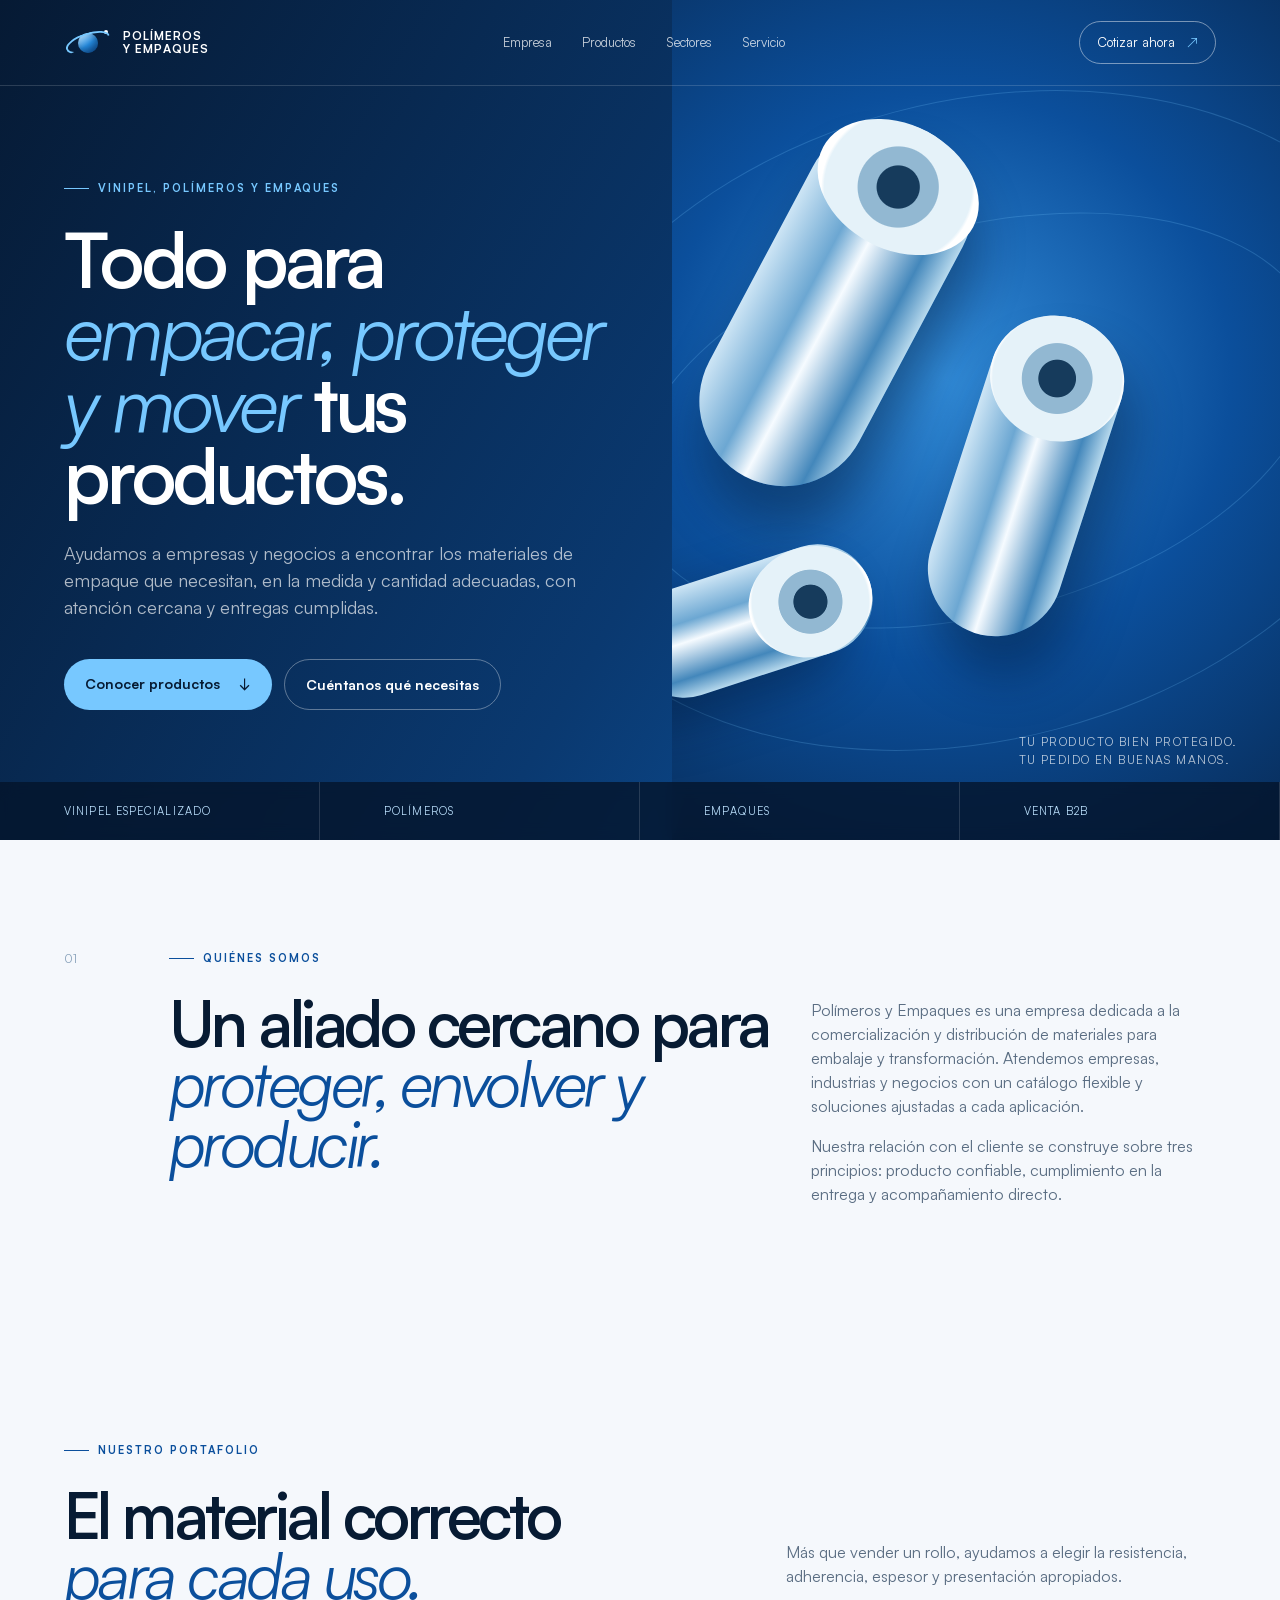
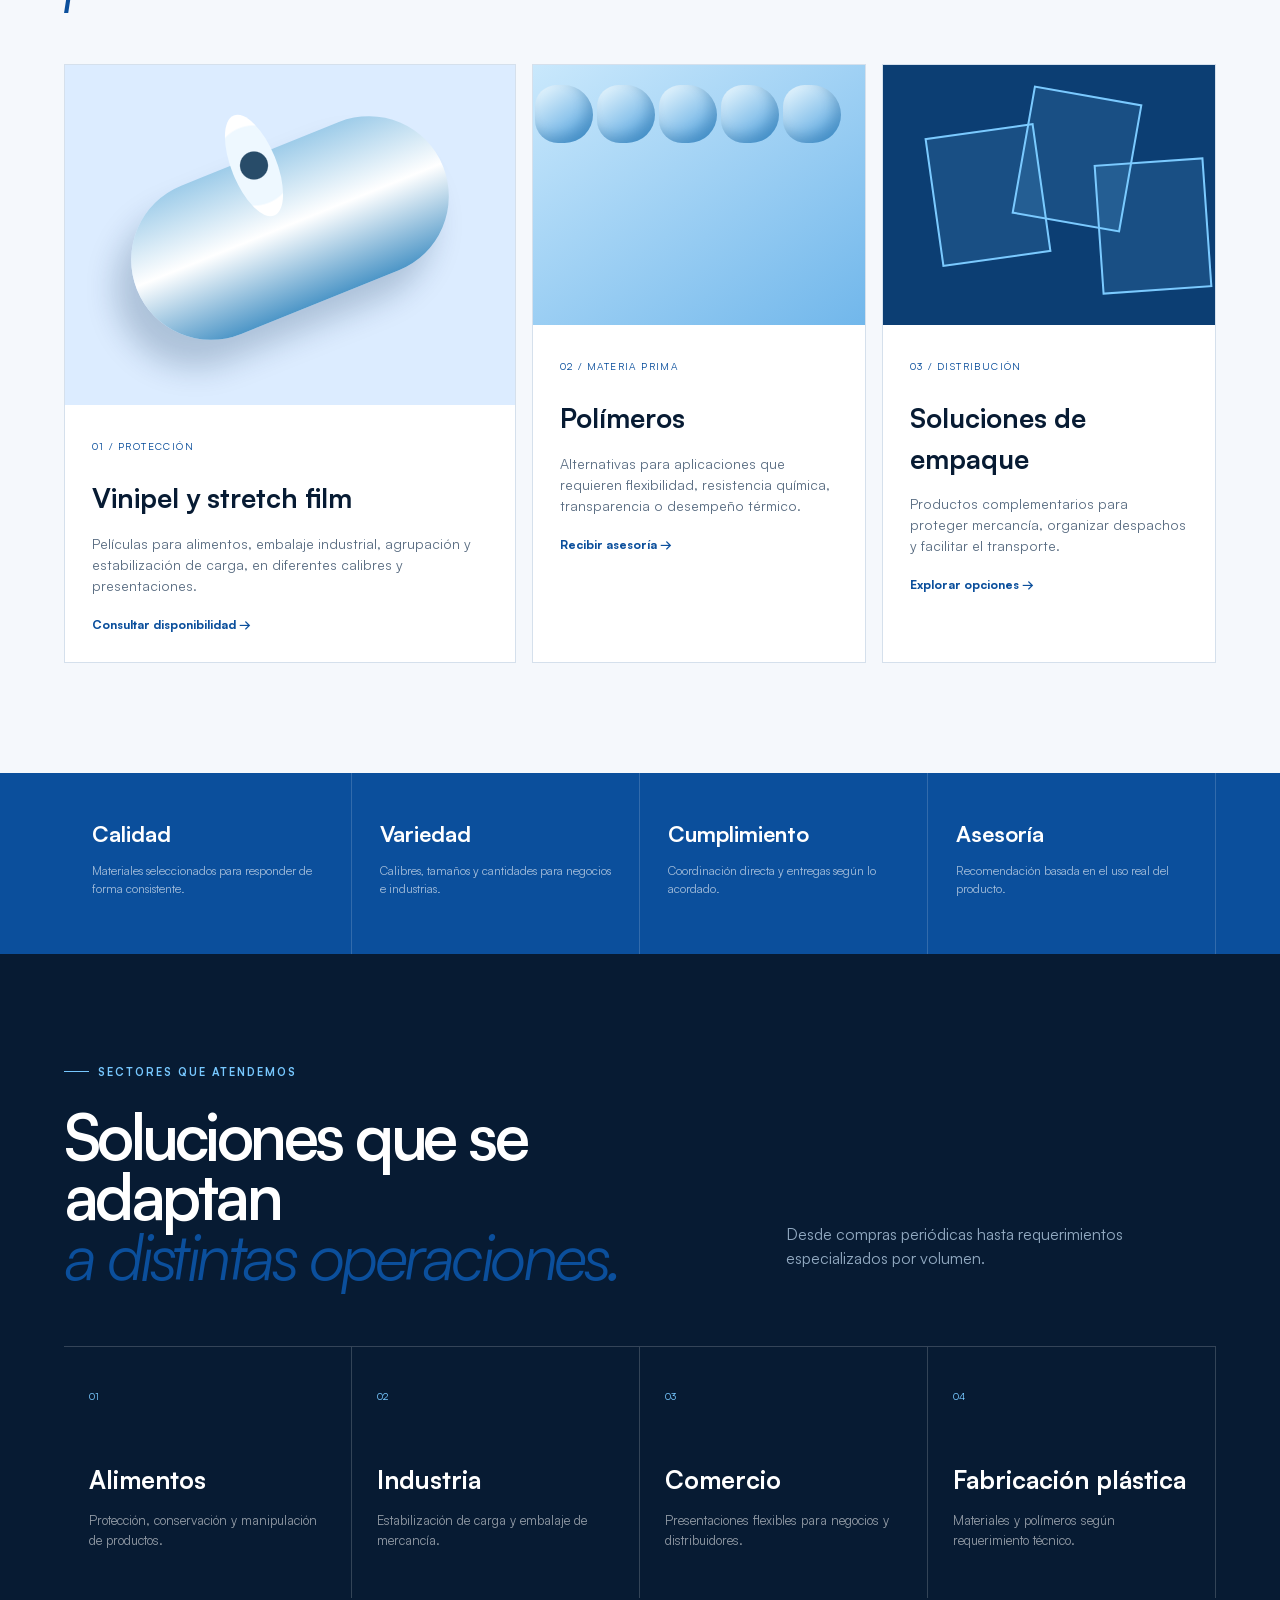
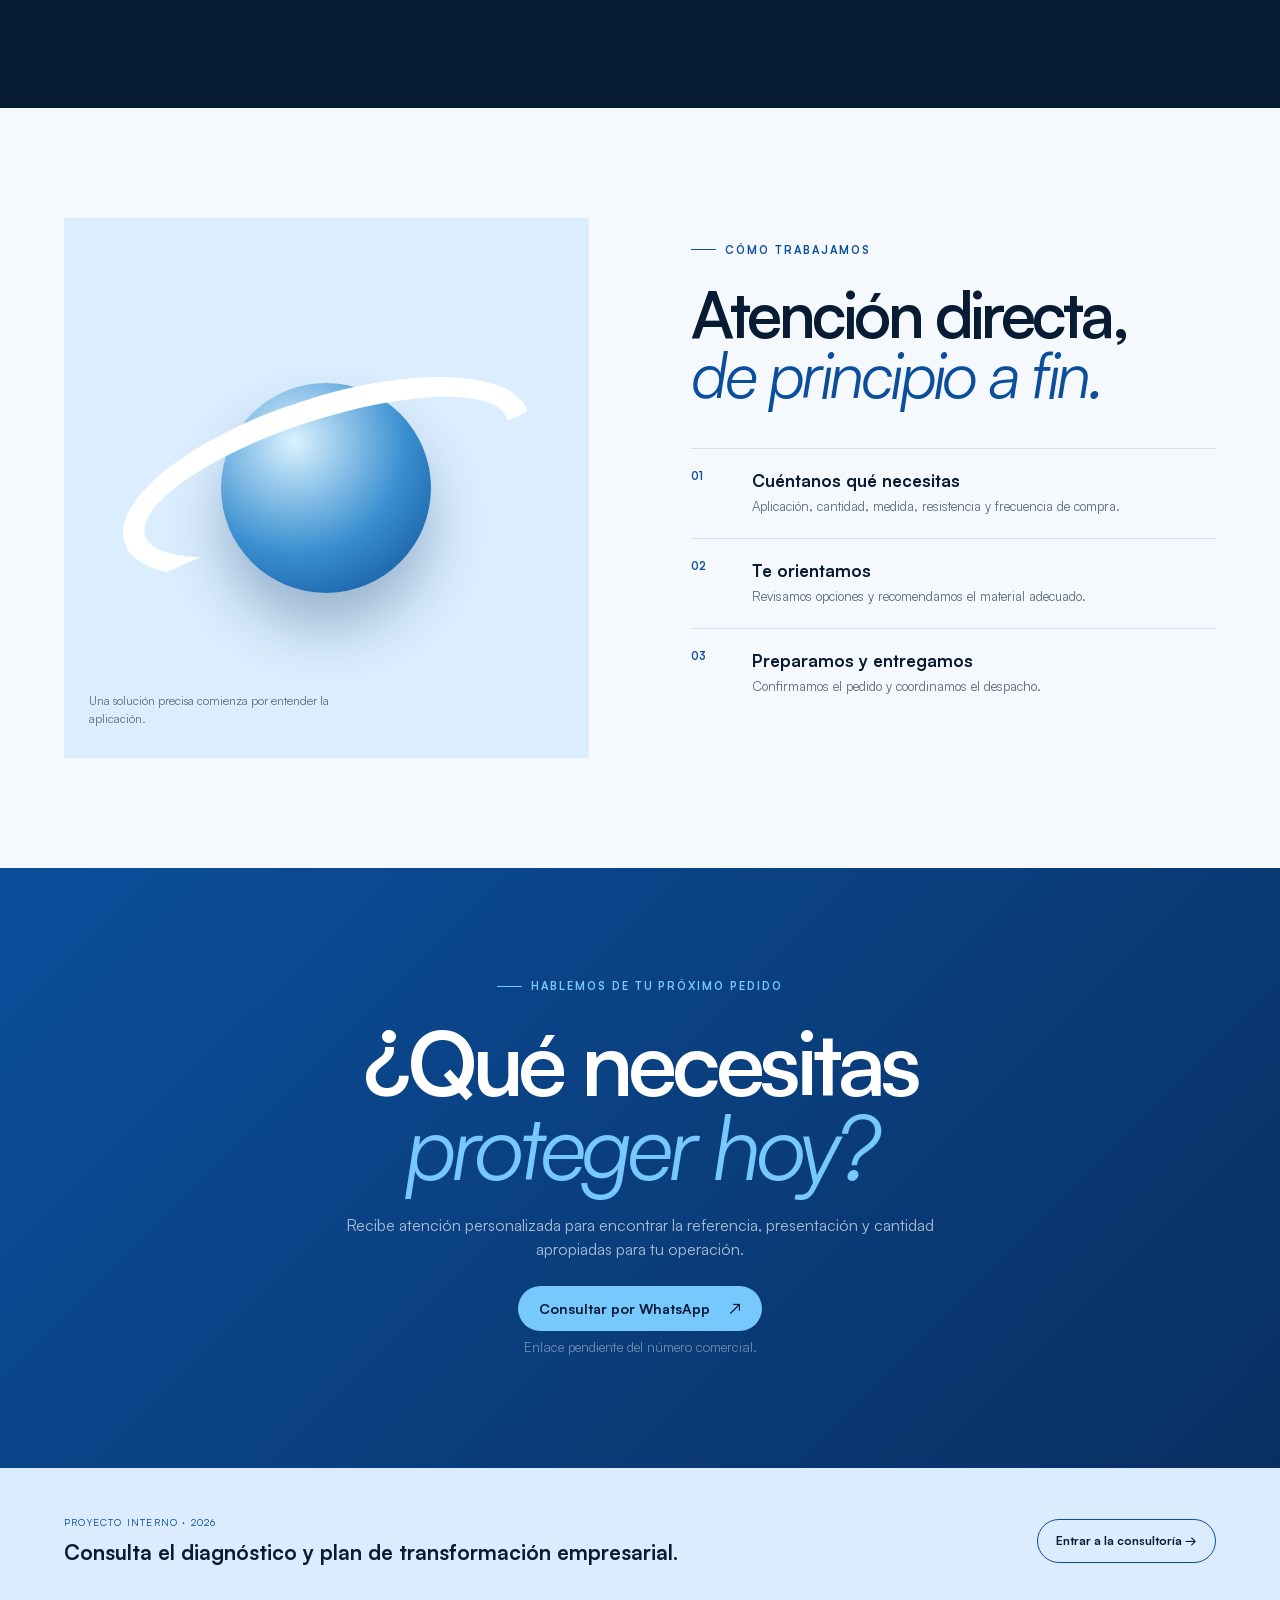
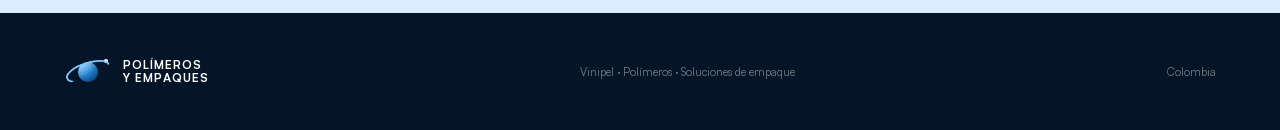
==== commit a5446979: "Add files via upload" ====
--- a/index.html
+++ b/index.html
@@ -1,6 +1,6 @@
 <!DOCTYPE html><html lang="es"><head><meta charset="UTF-8"><meta name="viewport" content="width=device-width,initial-scale=1"><meta name="description" content="Polímeros y Empaques: vinipel, polímeros y materiales de empaque para empresas y negocios."><title>Polímeros y Empaques | Soluciones que protegen</title><link rel="stylesheet" href="styles.css"></head>
 <body class="company-home"><header class="site-header"><a class="brand" href="#inicio"><span class="brand-mark orbital-logo"><i></i></span><span>Polímeros<br>y Empaques</span></a><nav><a href="#empresa">Empresa</a><a href="#productos">Productos</a><a href="#sectores">Sectores</a><a href="#servicio">Servicio</a></nav><a class="nav-cta" href="#contacto">Cotizar ahora <span>↗</span></a></header>
-<main><section class="company-hero" id="inicio"><div class="company-hero-copy"><p class="eyebrow light"><span></span> Soluciones para cada necesidad</p><h1>Materiales que<br><em>protegen lo que mueve</em><br>tu negocio.</h1><p>Comercializamos vinipel, polímeros y productos de empaque para operaciones que necesitan calidad constante, asesoría directa y entregas cumplidas.</p><div class="hero-actions"><a class="button primary" href="#productos">Conocer productos <span>↓</span></a><a class="button ghost" href="#contacto">Solicitar asesoría</a></div></div><div class="material-scene" aria-hidden="true"><span class="mesh m1"></span><span class="mesh m2"></span><div class="material-roll r1"></div><div class="material-roll r2"></div><div class="material-roll r3"></div><p>Calidad que envuelve.<br>Servicio que acompaña.</p></div><div class="hero-strip"><span>Vinipel especializado</span><span>Polímeros</span><span>Empaques</span><span>Venta B2B</span></div></section>
+<main><section class="company-hero" id="inicio"><div class="company-hero-copy"><p class="eyebrow light"><span></span> Vinipel, polímeros y empaques</p><h1>Todo para <em>empacar, proteger y mover</em> tus productos.</h1><p>Ayudamos a empresas y negocios a encontrar los materiales de empaque que necesitan, en la medida y cantidad adecuadas, con atención cercana y entregas cumplidas.</p><div class="hero-actions"><a class="button primary" href="#productos">Conocer productos <span>↓</span></a><a class="button ghost" href="#contacto">Cuéntanos qué necesitas</a></div></div><div class="material-scene" aria-hidden="true"><span class="mesh m1"></span><span class="mesh m2"></span><div class="material-roll r1"></div><div class="material-roll r2"></div><div class="material-roll r3"></div><p>Tu producto bien protegido.<br>Tu pedido en buenas manos.</p></div><div class="hero-strip"><span>Vinipel especializado</span><span>Polímeros</span><span>Empaques</span><span>Venta B2B</span></div></section>
 <section class="company-intro section" id="empresa"><div class="intro-index">01</div><div><p class="eyebrow"><span></span> Quiénes somos</p><h2>Un aliado cercano para<br><em>proteger, envolver y producir.</em></h2></div><div class="intro-copy"><p>Polímeros y Empaques es una empresa dedicada a la comercialización y distribución de materiales para embalaje y transformación. Atendemos empresas, industrias y negocios con un catálogo flexible y soluciones ajustadas a cada aplicación.</p><p>Nuestra relación con el cliente se construye sobre tres principios: producto confiable, cumplimiento en la entrega y acompañamiento directo.</p></div></section>
 <section class="products-section section" id="productos"><div class="section-heading"><div><p class="eyebrow"><span></span> Nuestro portafolio</p><h2>El material correcto<br><em>para cada uso.</em></h2></div><p>Más que vender un rollo, ayudamos a elegir la resistencia, adherencia, espesor y presentación apropiados.</p></div><div class="product-grid"><article class="product-card product-featured"><div class="product-art stretch"><span></span></div><div class="product-info"><span>01 / Protección</span><h3>Vinipel y stretch film</h3><p>Películas para alimentos, embalaje industrial, agrupación y estabilización de carga, en diferentes calibres y presentaciones.</p><a href="#contacto">Consultar disponibilidad →</a></div></article><article class="product-card"><div class="product-art polymers"><i></i><i></i><i></i><i></i><i></i></div><div class="product-info"><span>02 / Materia prima</span><h3>Polímeros</h3><p>Alternativas para aplicaciones que requieren flexibilidad, resistencia química, transparencia o desempeño térmico.</p><a href="#contacto">Recibir asesoría →</a></div></article><article class="product-card"><div class="product-art packages"><i></i><i></i><i></i></div><div class="product-info"><span>03 / Distribución</span><h3>Soluciones de empaque</h3><p>Productos complementarios para proteger mercancía, organizar despachos y facilitar el transporte.</p><a href="#contacto">Explorar opciones →</a></div></article></div></section>
 <section class="benefit-band"><article><strong>Calidad</strong><p>Materiales seleccionados para responder de forma consistente.</p></article><article><strong>Variedad</strong><p>Calibres, tamaños y cantidades para negocios e industrias.</p></article><article><strong>Cumplimiento</strong><p>Coordinación directa y entregas según lo acordado.</p></article><article><strong>Asesoría</strong><p>Recomendación basada en el uso real del producto.</p></article></section>
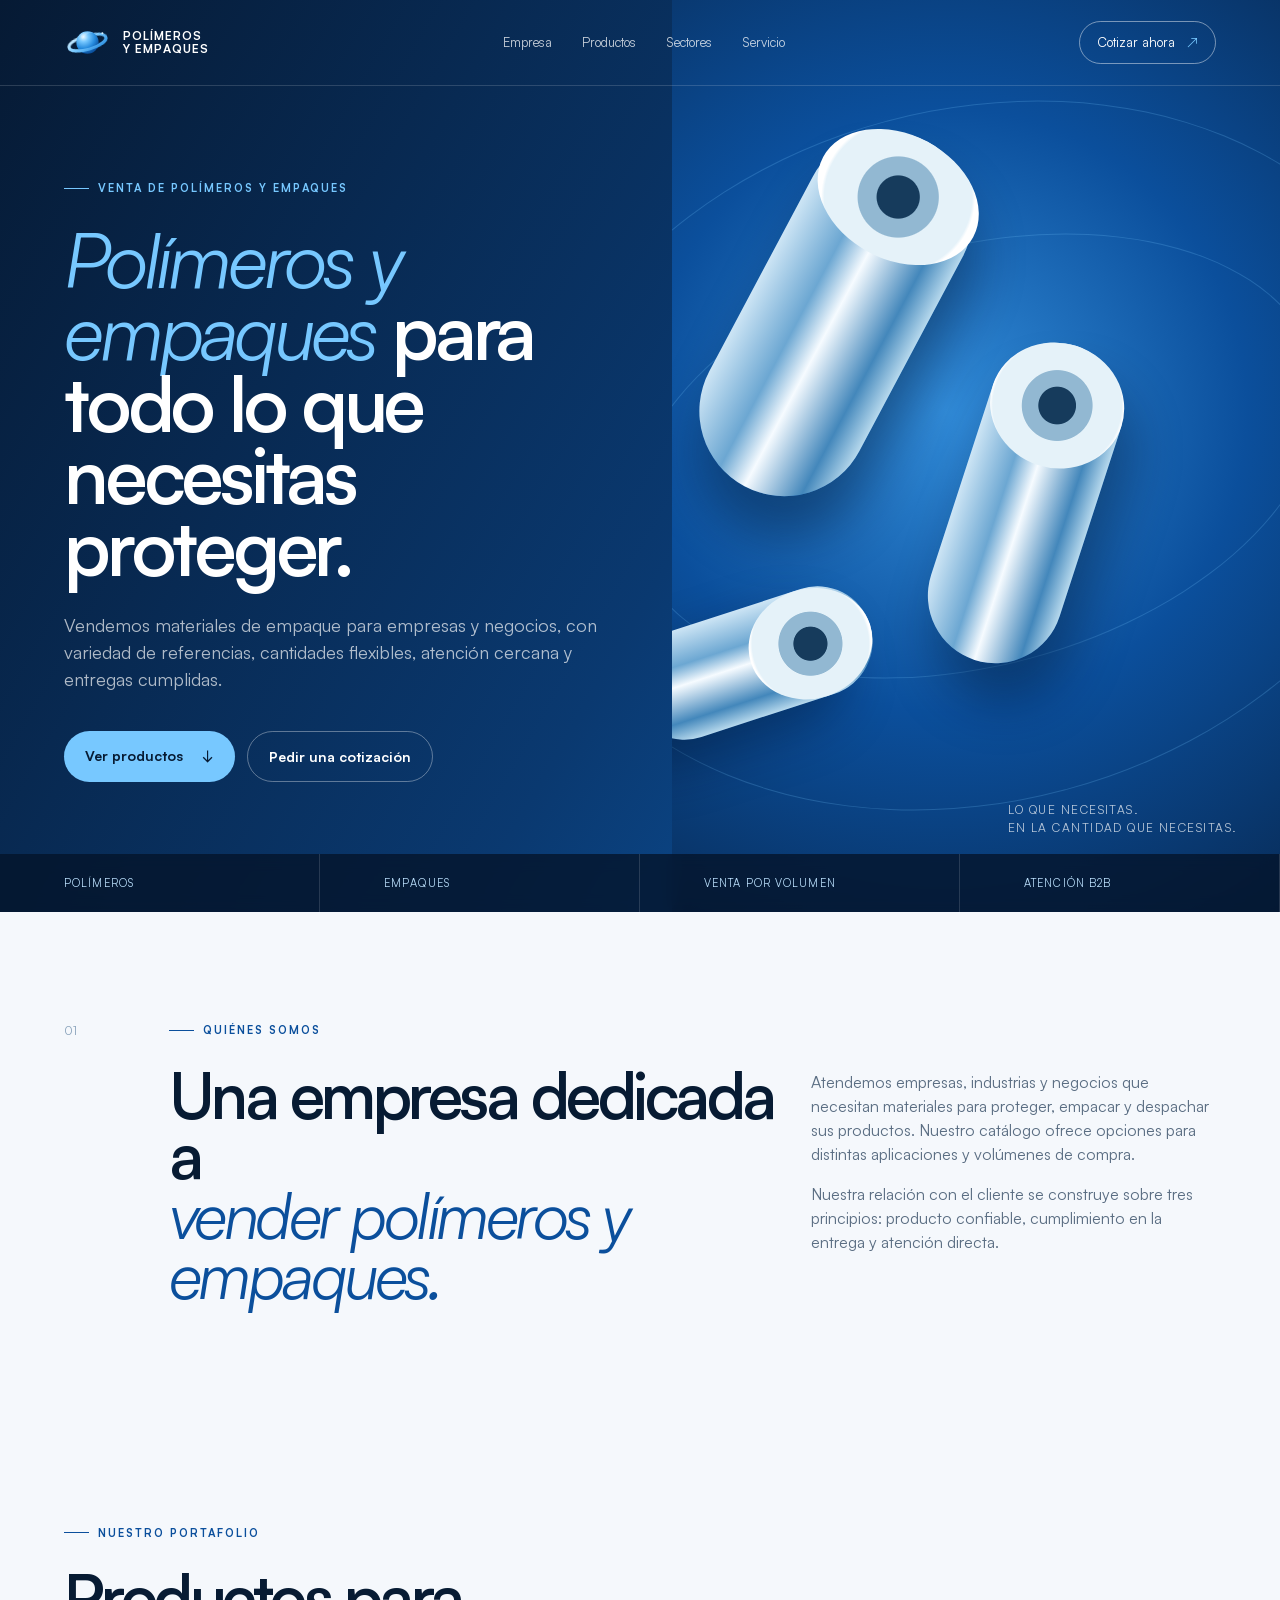
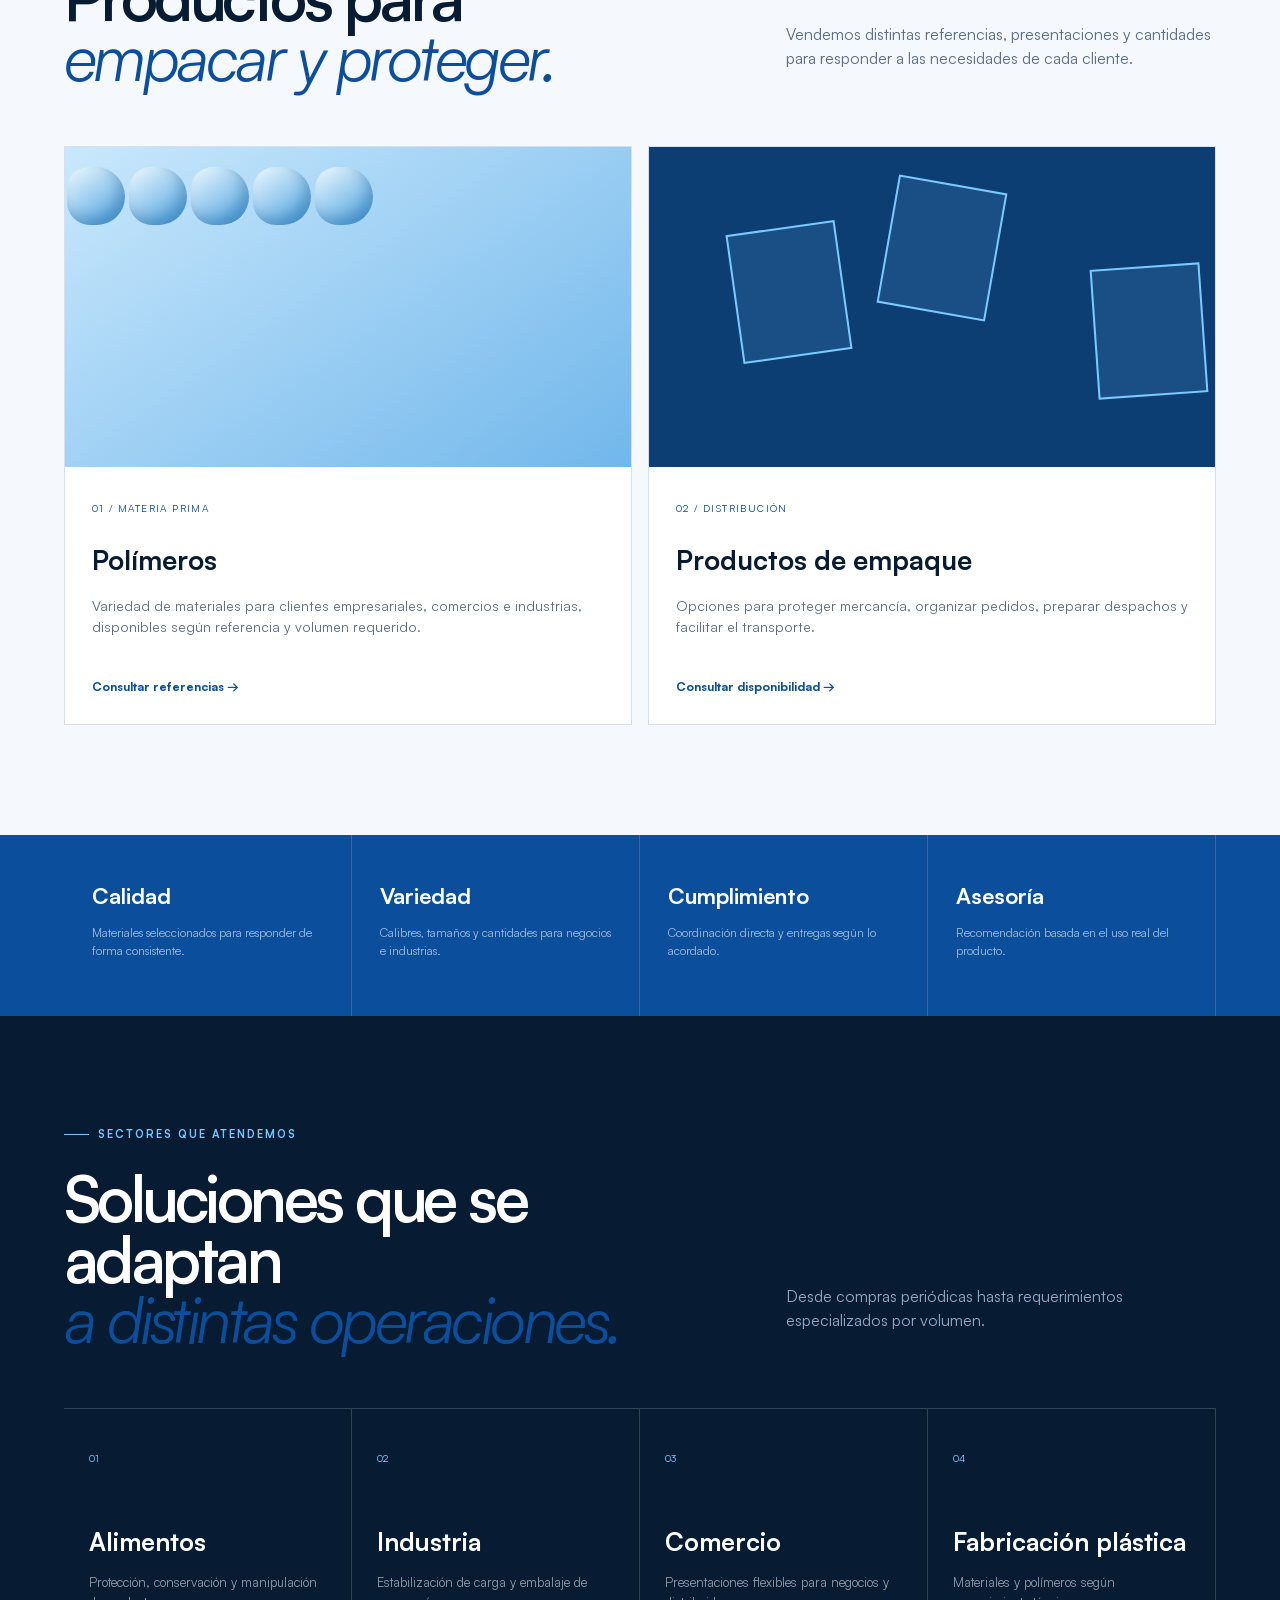
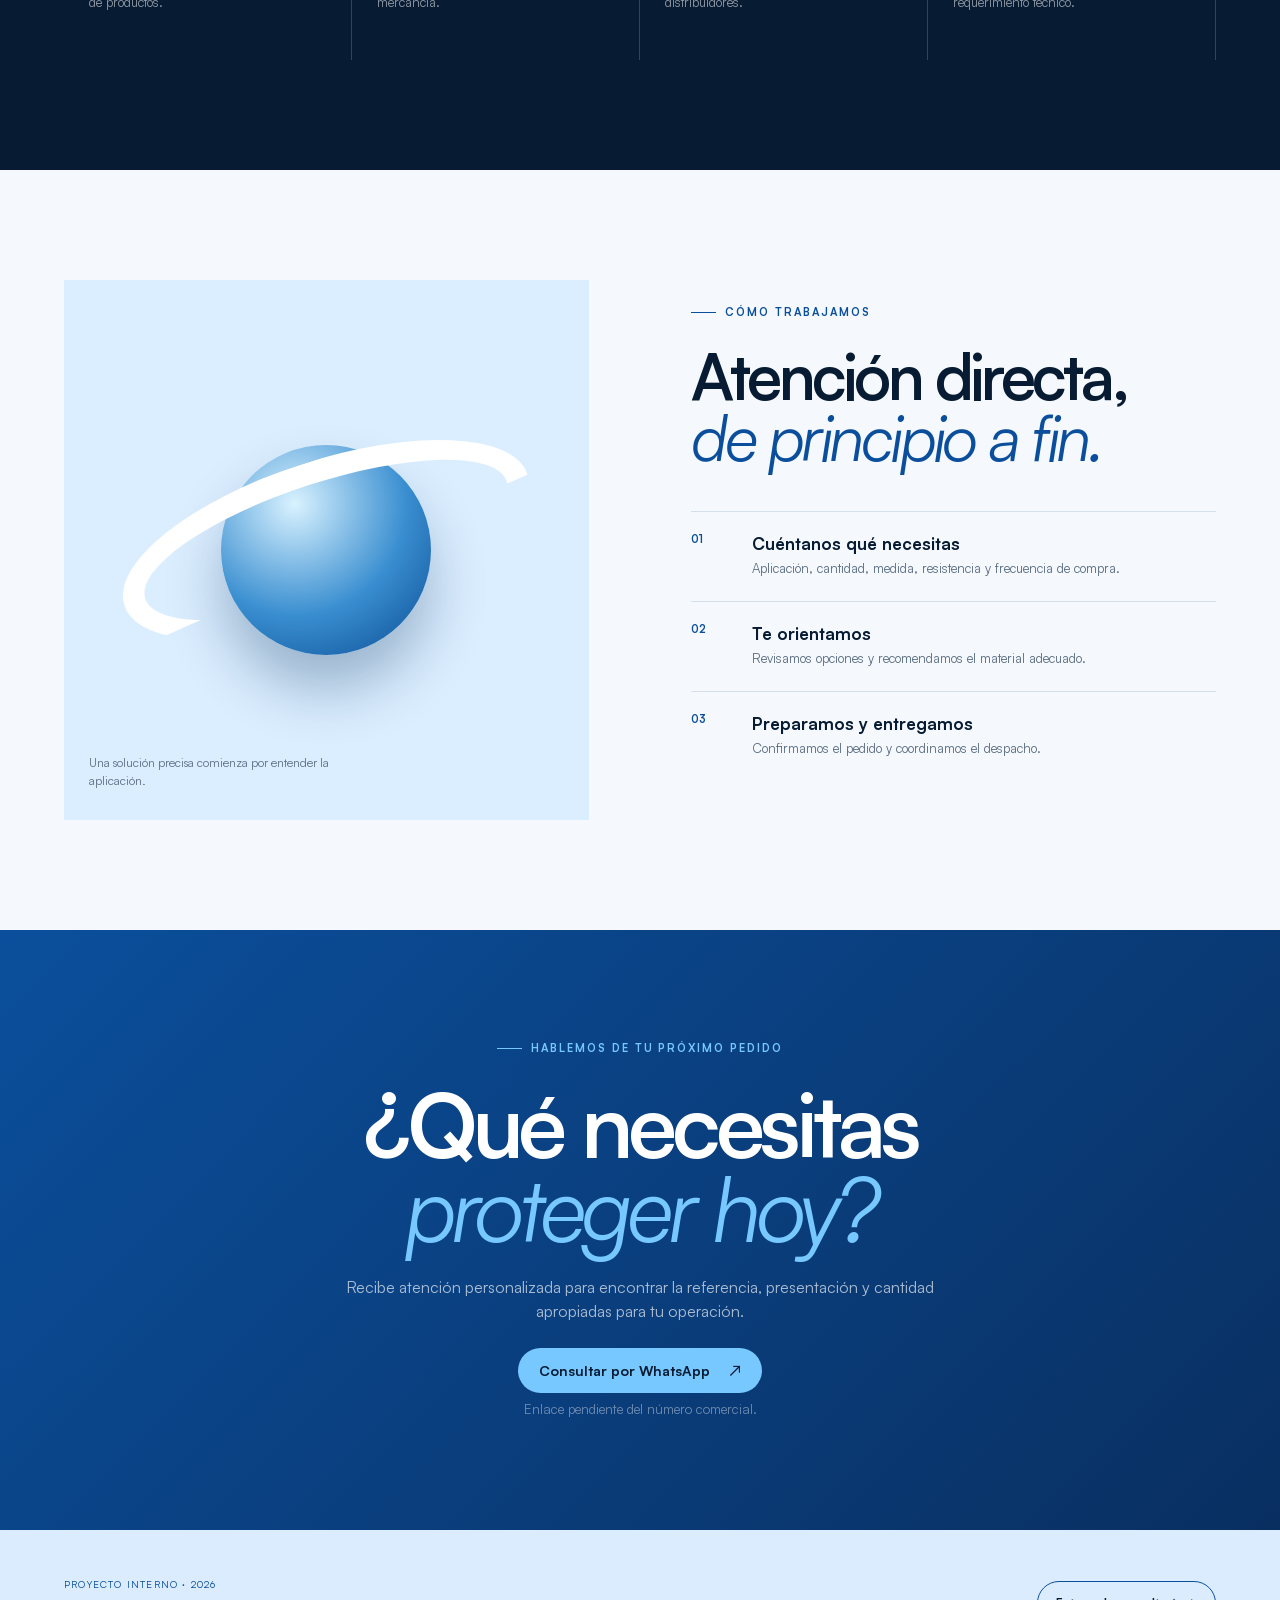
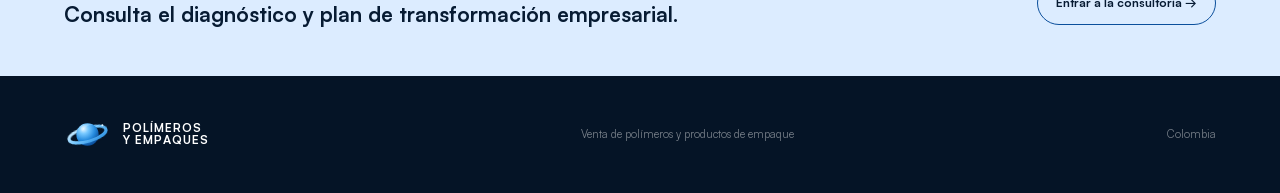
==== commit 43b08e55: "Add files via upload" ====
--- a/index.html
+++ b/index.html
@@ -1,10 +1,10 @@
-<!DOCTYPE html><html lang="es"><head><meta charset="UTF-8"><meta name="viewport" content="width=device-width,initial-scale=1"><meta name="description" content="Polímeros y Empaques: vinipel, polímeros y materiales de empaque para empresas y negocios."><title>Polímeros y Empaques | Soluciones que protegen</title><link rel="stylesheet" href="styles.css"></head>
-<body class="company-home"><header class="site-header"><a class="brand" href="#inicio"><span class="brand-mark orbital-logo"><i></i></span><span>Polímeros<br>y Empaques</span></a><nav><a href="#empresa">Empresa</a><a href="#productos">Productos</a><a href="#sectores">Sectores</a><a href="#servicio">Servicio</a></nav><a class="nav-cta" href="#contacto">Cotizar ahora <span>↗</span></a></header>
-<main><section class="company-hero" id="inicio"><div class="company-hero-copy"><p class="eyebrow light"><span></span> Vinipel, polímeros y empaques</p><h1>Todo para <em>empacar, proteger y mover</em> tus productos.</h1><p>Ayudamos a empresas y negocios a encontrar los materiales de empaque que necesitan, en la medida y cantidad adecuadas, con atención cercana y entregas cumplidas.</p><div class="hero-actions"><a class="button primary" href="#productos">Conocer productos <span>↓</span></a><a class="button ghost" href="#contacto">Cuéntanos qué necesitas</a></div></div><div class="material-scene" aria-hidden="true"><span class="mesh m1"></span><span class="mesh m2"></span><div class="material-roll r1"></div><div class="material-roll r2"></div><div class="material-roll r3"></div><p>Tu producto bien protegido.<br>Tu pedido en buenas manos.</p></div><div class="hero-strip"><span>Vinipel especializado</span><span>Polímeros</span><span>Empaques</span><span>Venta B2B</span></div></section>
-<section class="company-intro section" id="empresa"><div class="intro-index">01</div><div><p class="eyebrow"><span></span> Quiénes somos</p><h2>Un aliado cercano para<br><em>proteger, envolver y producir.</em></h2></div><div class="intro-copy"><p>Polímeros y Empaques es una empresa dedicada a la comercialización y distribución de materiales para embalaje y transformación. Atendemos empresas, industrias y negocios con un catálogo flexible y soluciones ajustadas a cada aplicación.</p><p>Nuestra relación con el cliente se construye sobre tres principios: producto confiable, cumplimiento en la entrega y acompañamiento directo.</p></div></section>
-<section class="products-section section" id="productos"><div class="section-heading"><div><p class="eyebrow"><span></span> Nuestro portafolio</p><h2>El material correcto<br><em>para cada uso.</em></h2></div><p>Más que vender un rollo, ayudamos a elegir la resistencia, adherencia, espesor y presentación apropiados.</p></div><div class="product-grid"><article class="product-card product-featured"><div class="product-art stretch"><span></span></div><div class="product-info"><span>01 / Protección</span><h3>Vinipel y stretch film</h3><p>Películas para alimentos, embalaje industrial, agrupación y estabilización de carga, en diferentes calibres y presentaciones.</p><a href="#contacto">Consultar disponibilidad →</a></div></article><article class="product-card"><div class="product-art polymers"><i></i><i></i><i></i><i></i><i></i></div><div class="product-info"><span>02 / Materia prima</span><h3>Polímeros</h3><p>Alternativas para aplicaciones que requieren flexibilidad, resistencia química, transparencia o desempeño térmico.</p><a href="#contacto">Recibir asesoría →</a></div></article><article class="product-card"><div class="product-art packages"><i></i><i></i><i></i></div><div class="product-info"><span>03 / Distribución</span><h3>Soluciones de empaque</h3><p>Productos complementarios para proteger mercancía, organizar despachos y facilitar el transporte.</p><a href="#contacto">Explorar opciones →</a></div></article></div></section>
+<!DOCTYPE html><html lang="es"><head><meta charset="UTF-8"><meta name="viewport" content="width=device-width,initial-scale=1"><meta name="description" content="Polímeros y Empaques: venta de polímeros y productos de empaque para empresas y negocios."><title>Polímeros y Empaques | Soluciones que protegen</title><link rel="stylesheet" href="styles.css"></head>
+<body class="company-home"><header class="site-header"><a class="brand" href="#inicio"><img class="brand-logo" src="assets/logo-polimeros-empaques.svg" alt="Logo de Polímeros y Empaques"><span>Polímeros<br>y Empaques</span></a><nav><a href="#empresa">Empresa</a><a href="#productos">Productos</a><a href="#sectores">Sectores</a><a href="#servicio">Servicio</a></nav><a class="nav-cta" href="#contacto">Cotizar ahora <span>↗</span></a></header>
+<main><section class="company-hero" id="inicio"><div class="company-hero-copy"><p class="eyebrow light"><span></span> Venta de polímeros y empaques</p><h1><em>Polímeros y empaques</em> para todo lo que necesitas proteger.</h1><p>Vendemos materiales de empaque para empresas y negocios, con variedad de referencias, cantidades flexibles, atención cercana y entregas cumplidas.</p><div class="hero-actions"><a class="button primary" href="#productos">Ver productos <span>↓</span></a><a class="button ghost" href="#contacto">Pedir una cotización</a></div></div><div class="material-scene" aria-hidden="true"><span class="mesh m1"></span><span class="mesh m2"></span><div class="material-roll r1"></div><div class="material-roll r2"></div><div class="material-roll r3"></div><p>Lo que necesitas.<br>En la cantidad que necesitas.</p></div><div class="hero-strip"><span>Polímeros</span><span>Empaques</span><span>Venta por volumen</span><span>Atención B2B</span></div></section>
+<section class="company-intro section" id="empresa"><div class="intro-index">01</div><div><p class="eyebrow"><span></span> Quiénes somos</p><h2>Una empresa dedicada a<br><em>vender polímeros y empaques.</em></h2></div><div class="intro-copy"><p>Atendemos empresas, industrias y negocios que necesitan materiales para proteger, empacar y despachar sus productos. Nuestro catálogo ofrece opciones para distintas aplicaciones y volúmenes de compra.</p><p>Nuestra relación con el cliente se construye sobre tres principios: producto confiable, cumplimiento en la entrega y atención directa.</p></div></section>
+<section class="products-section section" id="productos"><div class="section-heading"><div><p class="eyebrow"><span></span> Nuestro portafolio</p><h2>Productos para<br><em>empacar y proteger.</em></h2></div><p>Vendemos distintas referencias, presentaciones y cantidades para responder a las necesidades de cada cliente.</p></div><div class="product-grid sales-grid"><article class="product-card product-featured"><div class="product-art polymers"><i></i><i></i><i></i><i></i><i></i></div><div class="product-info"><span>01 / Materia prima</span><h3>Polímeros</h3><p>Variedad de materiales para clientes empresariales, comercios e industrias, disponibles según referencia y volumen requerido.</p><a href="#contacto">Consultar referencias →</a></div></article><article class="product-card product-featured"><div class="product-art packages"><i></i><i></i><i></i></div><div class="product-info"><span>02 / Distribución</span><h3>Productos de empaque</h3><p>Opciones para proteger mercancía, organizar pedidos, preparar despachos y facilitar el transporte.</p><a href="#contacto">Consultar disponibilidad →</a></div></article></div></section>
 <section class="benefit-band"><article><strong>Calidad</strong><p>Materiales seleccionados para responder de forma consistente.</p></article><article><strong>Variedad</strong><p>Calibres, tamaños y cantidades para negocios e industrias.</p></article><article><strong>Cumplimiento</strong><p>Coordinación directa y entregas según lo acordado.</p></article><article><strong>Asesoría</strong><p>Recomendación basada en el uso real del producto.</p></article></section>
 <section class="industries section" id="sectores"><div class="section-heading"><div><p class="eyebrow light"><span></span> Sectores que atendemos</p><h2>Soluciones que se adaptan<br><em>a distintas operaciones.</em></h2></div><p>Desde compras periódicas hasta requerimientos especializados por volumen.</p></div><div class="industry-list"><article><span>01</span><h3>Alimentos</h3><p>Protección, conservación y manipulación de productos.</p></article><article><span>02</span><h3>Industria</h3><p>Estabilización de carga y embalaje de mercancía.</p></article><article><span>03</span><h3>Comercio</h3><p>Presentaciones flexibles para negocios y distribuidores.</p></article><article><span>04</span><h3>Fabricación plástica</h3><p>Materiales y polímeros según requerimiento técnico.</p></article></div></section>
 <section class="service-section section" id="servicio"><div class="service-visual"><div class="planet"><span></span></div><p>Una solución precisa comienza por entender la aplicación.</p></div><div class="service-copy"><p class="eyebrow"><span></span> Cómo trabajamos</p><h2>Atención directa,<br><em>de principio a fin.</em></h2><ol><li><b>01</b><div><strong>Cuéntanos qué necesitas</strong><p>Aplicación, cantidad, medida, resistencia y frecuencia de compra.</p></div></li><li><b>02</b><div><strong>Te orientamos</strong><p>Revisamos opciones y recomendamos el material adecuado.</p></div></li><li><b>03</b><div><strong>Preparamos y entregamos</strong><p>Confirmamos el pedido y coordinamos el despacho.</p></div></li></ol></div></section>
 <section class="company-cta section" id="contacto"><p class="eyebrow light"><span></span> Hablemos de tu próximo pedido</p><h2>¿Qué necesitas<br><em>proteger hoy?</em></h2><p>Recibe atención personalizada para encontrar la referencia, presentación y cantidad apropiadas para tu operación.</p><a class="button primary" href="https://wa.me/">Consultar por WhatsApp <span>↗</span></a><small>Enlace pendiente del número comercial.</small></section><section class="consulting-entry"><div><span>Proyecto interno · 2026</span><h3>Consulta el diagnóstico y plan de transformación empresarial.</h3></div><a href="diagnostico.html">Entrar a la consultoría →</a></section></main>
-<footer><div class="brand"><span class="brand-mark orbital-logo"><i></i></span><span>Polímeros<br>y Empaques</span></div><p>Vinipel · Polímeros · Soluciones de empaque</p><p>Colombia</p></footer></body></html>
+<footer><div class="brand"><img class="brand-logo" src="assets/logo-polimeros-empaques.svg" alt="Logo de Polímeros y Empaques"><span>Polímeros<br>y Empaques</span></div><p>Venta de polímeros y productos de empaque</p><p>Colombia</p></footer></body></html>
--- a/styles.css
+++ b/styles.css
@@ -2,7 +2,7 @@
 @font-face{font-family:Satoshi;src:url('assets/fonts/Satoshi-VariableItalic.ttf') format('truetype');font-weight:300 900;font-style:italic;font-display:swap}
 :root{--ink:#071b33;--green:#0b4f9c;--lime:#77c8ff;--mint:#e7f2ff;--cream:#f5f8fc;--orange:#f5a65b;--line:#d5e0ec;--white:#fff;--muted:#5b6e83}
 *{box-sizing:border-box}html{scroll-behavior:smooth}body{margin:0;background:var(--cream);color:var(--ink);font-family:Satoshi,Arial,sans-serif;font-size:16px;line-height:1.5}a{color:inherit;text-decoration:none}img{display:block}em{font-weight:400;color:var(--green)}
-.site-header{height:86px;display:flex;align-items:center;justify-content:space-between;padding:0 max(5vw,28px);border-bottom:1px solid rgba(255,255,255,.15);position:absolute;z-index:10;width:100%;color:#fff}.brand{display:flex;align-items:center;gap:12px;font-size:12px;font-weight:700;line-height:1.05;text-transform:uppercase;letter-spacing:.08em}.brand-mark{width:47px;height:47px;display:grid;place-items:center;position:relative}.orbital-logo:before{content:'';width:20px;height:20px;border-radius:50%;background:linear-gradient(145deg,#d8f1ff,#268bde 55%,#0b4f9c);box-shadow:inset -3px -3px 6px rgba(7,27,51,.35)}.orbital-logo:after{content:'';position:absolute;width:42px;height:15px;border:2px solid var(--lime);border-radius:50%;transform:rotate(-18deg);clip-path:polygon(0 0,100% 0,100% 48%,0 80%)}.orbital-logo i{position:absolute;width:4px;height:4px;border-radius:50%;background:white;right:3px;top:11px}nav{display:flex;gap:30px;font-size:13px}nav a{opacity:.75;transition:.2s}nav a:hover{opacity:1}.nav-cta{border:1px solid rgba(255,255,255,.45);padding:11px 17px;border-radius:100px;font-size:13px}.nav-cta span{color:var(--lime);margin-left:8px}
+.site-header{height:86px;display:flex;align-items:center;justify-content:space-between;padding:0 max(5vw,28px);border-bottom:1px solid rgba(255,255,255,.15);position:absolute;z-index:10;width:100%;color:#fff}.brand{display:flex;align-items:center;gap:12px;font-size:12px;font-weight:700;line-height:1.05;text-transform:uppercase;letter-spacing:.08em}.brand-logo{width:47px;height:47px;object-fit:contain;flex:0 0 auto}nav{display:flex;gap:30px;font-size:13px}nav a{opacity:.75;transition:.2s}nav a:hover{opacity:1}.nav-cta{border:1px solid rgba(255,255,255,.45);padding:11px 17px;border-radius:100px;font-size:13px}.nav-cta span{color:var(--lime);margin-left:8px}
 .hero{min-height:760px;background:var(--green);color:#fff;display:grid;grid-template-columns:1.05fr .95fr;overflow:hidden}.hero-copy{padding:170px 5vw 75px;position:relative;z-index:2}.eyebrow{text-transform:uppercase;font-size:11px;font-weight:700;letter-spacing:.18em;color:var(--green);display:flex;align-items:center;gap:9px;margin:0 0 25px}.eyebrow span{width:25px;height:1px;background:currentColor}.eyebrow.light{color:var(--lime)}h1,h2{font-size:clamp(50px,6vw,88px);line-height:.94;letter-spacing:-.055em;margin:0;font-weight:600}h1 em,h2 em{font-style:italic;color:var(--lime)}.lead{font-size:18px;max-width:590px;color:rgba(255,255,255,.7);margin:30px 0 35px}.hero-actions{display:flex;gap:12px}.button{padding:14px 21px;border-radius:100px;font-size:14px;font-weight:700}.button.primary{background:var(--lime);color:var(--ink)}.button.primary span{margin-left:15px}.button.ghost{border:1px solid rgba(255,255,255,.35)}.hero-proof{display:flex;gap:0;margin-top:75px;border-top:1px solid rgba(255,255,255,.18);max-width:620px}.hero-proof div{padding:22px 34px 0 0;margin-right:34px;border-right:1px solid rgba(255,255,255,.18);display:flex;flex-direction:column}.hero-proof div:last-child{border:0}.hero-proof strong{font-size:20px;color:var(--lime)}.hero-proof span{font-size:11px;color:rgba(255,255,255,.55)}
 .hero-visual{position:relative;background:radial-gradient(circle at 47% 48%,#267fc8 0,#125eaa 32%,#0b4f9c 64%);overflow:hidden}.orbit{position:absolute;border:1px solid rgba(119,200,255,.25);border-radius:50%}.orbit-one{inset:15% -20%}.orbit-two{inset:27% -2%}.roll{position:absolute;width:170px;height:380px;border-radius:85px;background:linear-gradient(90deg,#f2f0df,#aab49d 35%,#fff 52%,#8d9b88 88%);box-shadow:20px 35px 45px rgba(0,0,0,.28);transform:rotate(24deg)}.roll:after{content:"";position:absolute;left:0;right:0;height:125px;border-radius:50%;background:radial-gradient(circle,#45594d 0 21%,#b8c2ad 22% 38%,#e9eadc 40% 70%,#fff 74%);box-shadow:inset 0 9px 13px rgba(0,0,0,.25)}.roll span{position:absolute;inset:0;border-radius:inherit;background:repeating-linear-gradient(120deg,transparent 0 32px,rgba(255,255,255,.2) 33px,transparent 35px)}.roll-one{left:21%;top:11%;transform:rotate(30deg)}.roll-two{left:49%;top:32%;transform:rotate(19deg);width:150px;height:340px;filter:brightness(.88)}.roll-three{left:5%;top:53%;transform:rotate(70deg);width:120px;height:280px}.floating-card{position:absolute;right:7%;bottom:10%;display:flex;align-items:center;gap:12px;padding:14px 18px;border:1px solid rgba(255,255,255,.25);background:rgba(7,27,51,.78);backdrop-filter:blur(8px);border-radius:12px}.floating-card small,.floating-card strong{display:block}.floating-card small{font-size:10px;opacity:.6}.floating-card strong{font-size:13px}.pulse{width:9px;height:9px;border-radius:50%;background:#f3c65d;box-shadow:0 0 0 5px rgba(243,198,93,.15)}
 .section{padding:110px max(5vw,28px)}.section-heading{display:flex;justify-content:space-between;align-items:end;gap:50px;margin-bottom:60px}.section-heading h2{font-size:clamp(42px,5vw,70px)}.section-heading h2 em{color:var(--green)}.section-heading>p{max-width:430px;color:var(--muted)}.diagnostic-grid{display:grid;grid-template-columns:repeat(3,1fr);gap:16px}.problem-card{min-height:330px;border:1px solid var(--line);padding:28px;position:relative;background:rgba(255,255,255,.3);display:flex;flex-direction:column}.problem-card.featured{background:var(--white)}.card-number{position:absolute;right:23px;top:22px;color:#9ca8a2;font-size:11px}.icon-box{width:45px;height:45px;border-radius:50%;display:grid;place-items:center;background:var(--mint)}.icon-box img,.pillar-top img{width:21px;height:21px}.problem-card h3{font-size:26px;margin:55px 0 8px;letter-spacing:-.03em}.problem-card p{margin:0;color:var(--muted);font-size:14px}.tag{font-size:10px;text-transform:uppercase;letter-spacing:.12em;margin-top:auto;width:max-content;border:1px solid #bdc9c2;border-radius:20px;padding:6px 10px}.tag.danger{background:#ffede5;color:#b34319;border-color:#ffd1bf}.swot{background:var(--green);color:white;margin-top:70px;padding:55px;display:grid;grid-template-columns:.8fr 1.2fr;gap:70px;border-radius:4px}.swot-intro h2{font-size:45px;line-height:1.02}.swot-intro>p:last-child{color:rgba(255,255,255,.55)}.swot-list article{display:flex;gap:20px;padding:20px 0;border-bottom:1px solid rgba(255,255,255,.15)}.swot-list article>span{width:35px;height:35px;display:grid;place-items:center;background:var(--lime);border-radius:50%;color:var(--ink);font-weight:800}.swot-list h3{margin:0;font-size:17px}.swot-list p{margin:4px 0 0;color:rgba(255,255,255,.6);font-size:13px}
@@ -16,3 +16,4 @@
 .company-hero{min-height:820px;background:linear-gradient(120deg,#061a34 0%,#0a3970 55%,#0d61b8 100%);color:white;display:grid;grid-template-columns:1.05fr .95fr;position:relative;overflow:hidden}.company-hero-copy{padding:180px 5vw 130px;position:relative;z-index:2}.company-hero h1{font-size:clamp(48px,6vw,85px)}.company-hero-copy>p:not(.eyebrow){max-width:590px;color:rgba(255,255,255,.68);font-size:18px;margin:30px 0 38px}.material-scene{position:relative;background:radial-gradient(circle at 45% 45%,#318bd8,#0b4f9c 50%,#082c58);overflow:hidden}.mesh{position:absolute;border:1px solid rgba(119,200,255,.22);border-radius:50%;transform:rotate(-15deg)}.m1{inset:12% -25%}.m2{inset:27% -8%}.material-roll{position:absolute;width:170px;height:390px;border-radius:90px;background:linear-gradient(90deg,#cde5f5,#6ca7d2 32%,#f6fbff 50%,#4387bb 82%,#b7d9ed);box-shadow:20px 35px 50px rgba(0,18,42,.4);transform:rotate(28deg)}.material-roll:before{content:'';position:absolute;inset:0 0 auto;height:125px;border-radius:50%;background:radial-gradient(circle,#163b5c 0 20%,#92b8d2 21% 38%,#e5f2f9 39% 70%,white 73%)}.r1{left:13%;top:13%}.r2{left:47%;top:37%;width:135px;height:330px;transform:rotate(18deg)}.r3{left:4%;top:59%;width:110px;height:250px;transform:rotate(72deg)}.material-scene p{position:absolute;right:7%;bottom:7%;font-size:12px;text-transform:uppercase;letter-spacing:.12em;color:rgba(255,255,255,.7)}.hero-strip{position:absolute;bottom:0;left:0;right:0;z-index:3;display:grid;grid-template-columns:repeat(4,1fr);background:rgba(4,20,42,.78);backdrop-filter:blur(8px)}.hero-strip span{padding:21px 5vw;border-right:1px solid rgba(255,255,255,.14);font-size:11px;text-transform:uppercase;letter-spacing:.1em;color:#badefa}.company-intro{display:grid;grid-template-columns:70px 1.2fr .8fr;gap:35px;align-items:start}.intro-index{color:#86a0b9;font-size:12px}.company-intro h2{font-size:clamp(42px,5vw,68px)}.company-intro h2 em,.products-section h2 em,.service-copy h2 em{color:var(--green)}.intro-copy{padding-top:32px;color:var(--muted)}.product-grid{display:grid;grid-template-columns:1.15fr .85fr .85fr;gap:16px}.product-card{background:white;border:1px solid var(--line)}.product-art{height:260px;position:relative;overflow:hidden;background:#dcecff}.product-featured .product-art{height:340px}.stretch:before{content:'';position:absolute;width:160px;height:330px;border-radius:80px;background:linear-gradient(90deg,#9ecce9,#fff 48%,#4d96c7);left:50%;top:48%;transform:translate(-50%,-50%) rotate(68deg);box-shadow:20px 25px 30px rgba(7,45,82,.22)}.stretch:after{content:'';position:absolute;width:108px;height:45px;border-radius:50%;background:radial-gradient(circle,#284c69 0 23%,#eef8ff 25% 67%,white 70%);left:30%;top:23%;transform:rotate(68deg)}.polymers{background:linear-gradient(145deg,#c9e8fc,#71b7eb)}.polymers i{position:relative;display:inline-block;width:58px;height:58px;margin:20px 2px;border-radius:42% 58% 55% 45%;background:linear-gradient(145deg,#eefaff,#469dde);box-shadow:inset -7px -8px 12px rgba(9,73,124,.25)}.packages{background:#0c3e73}.packages i{position:absolute;width:110px;height:130px;border:2px solid #7bcaff;background:rgba(119,200,255,.12)}.packages i:nth-child(1){left:15%;top:25%;transform:rotate(-8deg)}.packages i:nth-child(2){left:42%;top:11%;transform:rotate(10deg)}.packages i:nth-child(3){right:2%;top:37%;transform:rotate(-4deg)}.product-info{padding:27px}.product-info>span{font-size:10px;color:var(--green);text-transform:uppercase;letter-spacing:.14em}.product-info h3{font-size:27px;margin:22px 0 8px}.product-info p{color:var(--muted);font-size:14px;min-height:64px}.product-info a{font-size:12px;font-weight:800;color:var(--green)}.benefit-band{display:grid;grid-template-columns:repeat(4,1fr);background:#0b4f9c;color:white;padding:0 max(5vw,28px)}.benefit-band article{padding:44px 28px;border-right:1px solid rgba(255,255,255,.16)}.benefit-band strong{font-size:22px}.benefit-band p{font-size:12px;color:rgba(255,255,255,.62)}.industries{background:#071b33;color:white}.industries .section-heading>p{color:#91a9c0}.industry-list{display:grid;grid-template-columns:repeat(4,1fr);border-top:1px solid rgba(255,255,255,.18)}.industry-list article{padding:35px 25px;border-right:1px solid rgba(255,255,255,.18)}.industry-list span{font-size:10px;color:var(--lime)}.industry-list h3{font-size:25px;margin:55px 0 8px}.industry-list p{font-size:13px;color:rgba(255,255,255,.55)}.service-section{display:grid;grid-template-columns:1fr 1fr;gap:8vw;align-items:center}.service-visual{min-height:540px;background:#dbeeff;display:flex;align-items:center;justify-content:center;position:relative;overflow:hidden}.planet{width:210px;height:210px;border-radius:50%;background:radial-gradient(circle at 35% 28%,#d9f2ff,#398ed0 55%,#0a4a91);box-shadow:0 35px 55px rgba(7,50,92,.3)}.planet:after{content:'';position:absolute;width:380px;height:115px;border:22px solid #fff;border-radius:50%;left:50%;top:48%;transform:translate(-50%,-50%) rotate(-18deg);clip-path:polygon(0 0,100% 0,100% 50%,0 78%)}.service-visual>p{position:absolute;left:25px;bottom:18px;max-width:250px;font-size:12px;color:var(--muted)}.service-copy h2{font-size:clamp(43px,5vw,65px)}.service-copy ol{list-style:none;padding:0;margin-top:45px}.service-copy li{display:grid;grid-template-columns:45px 1fr;gap:16px;padding:19px 0;border-top:1px solid var(--line)}.service-copy li b{color:var(--green);font-size:11px}.service-copy li strong{font-size:17px}.service-copy li p{margin:3px 0;color:var(--muted);font-size:13px}.company-cta{text-align:center;background:linear-gradient(135deg,#0b4f9c,#092f61);color:white}.company-cta .eyebrow{justify-content:center}.company-cta h2{font-size:clamp(52px,7vw,90px)}.company-cta>p:not(.eyebrow){max-width:620px;margin:25px auto 35px;color:rgba(255,255,255,.65)}.company-cta small{display:block;margin-top:18px;color:rgba(255,255,255,.4)}.consulting-entry{padding:40px max(5vw,28px);display:flex;justify-content:space-between;align-items:center;background:#dcecff}.consulting-entry span{font-size:10px;text-transform:uppercase;letter-spacing:.12em;color:var(--green)}.consulting-entry h3{margin:5px 0;font-size:21px}.consulting-entry a{padding:12px 18px;border:1px solid var(--green);border-radius:30px;font-size:12px;font-weight:700}
 @media(max-width:900px){.company-hero{grid-template-columns:1fr}.material-scene{min-height:520px}.company-intro{grid-template-columns:40px 1fr}.intro-copy{grid-column:2}.product-grid{grid-template-columns:1fr 1fr}.product-featured{grid-column:1/-1}.benefit-band,.industry-list{grid-template-columns:1fr 1fr}.service-section{grid-template-columns:1fr}.consulting-entry{gap:25px}}
 @media(max-width:580px){.company-hero-copy{padding:130px 23px 120px}.company-hero h1{font-size:45px}.hero-strip{grid-template-columns:1fr 1fr}.hero-strip span{padding:14px 18px}.material-scene{min-height:390px}.company-intro{grid-template-columns:1fr}.intro-copy{grid-column:auto}.product-grid,.benefit-band,.industry-list{grid-template-columns:1fr}.product-featured{grid-column:auto}.service-visual{min-height:390px}.planet:after{width:310px}.consulting-entry{align-items:flex-start;flex-direction:column}}
+.sales-grid{grid-template-columns:repeat(2,1fr)}.sales-grid .product-art{height:320px}.sales-grid .product-featured{grid-column:auto}@media(max-width:580px){.sales-grid{grid-template-columns:1fr}}
